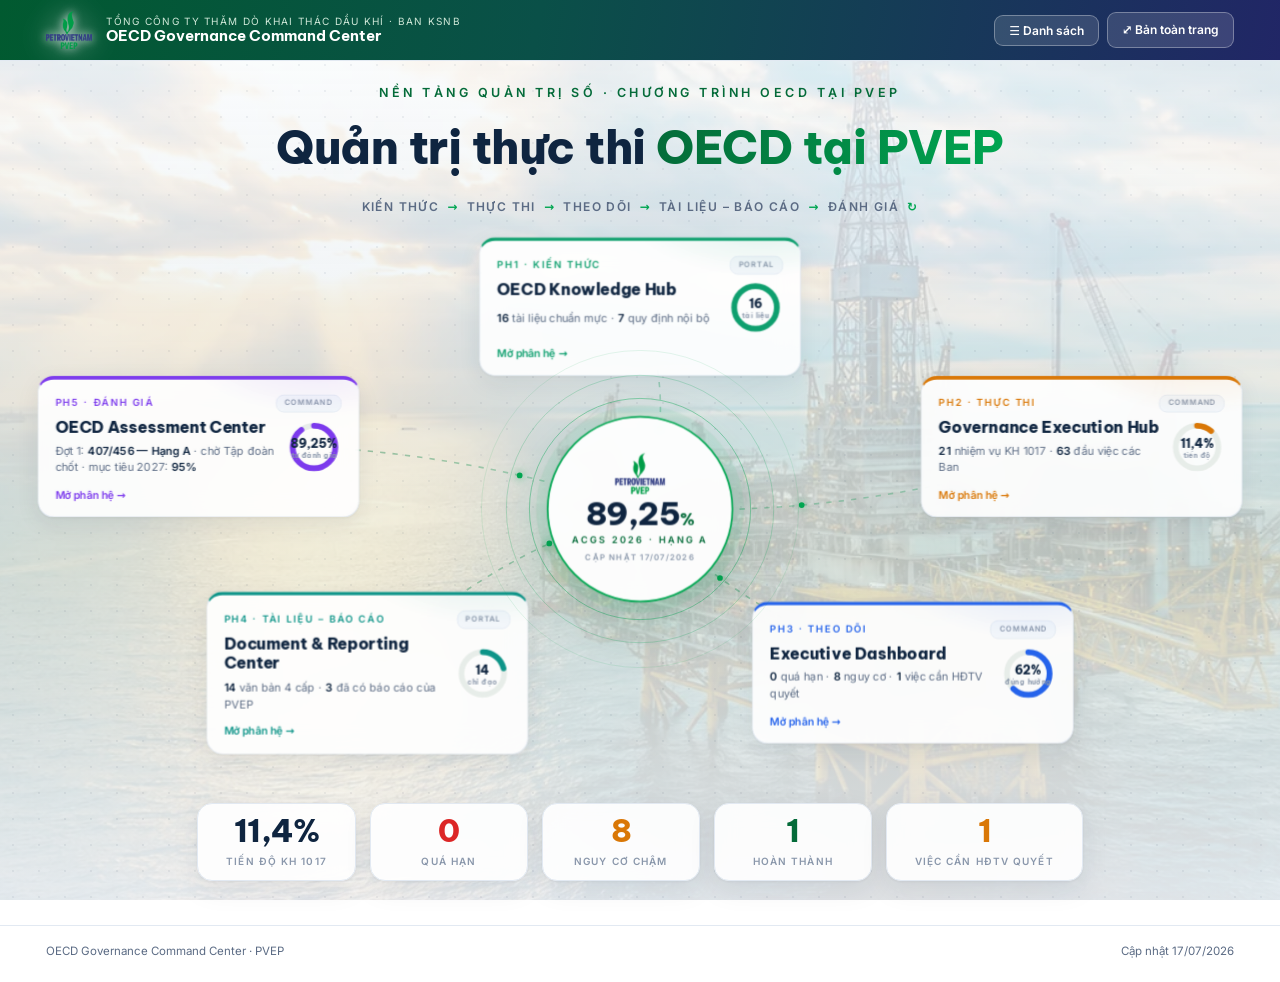
==== index.html @ 3cba52c6 "Update index.html" ====
<!DOCTYPE html>
<html lang="vi">
<head>
<meta charset="UTF-8">
<meta name="viewport" content="width=device-width, initial-scale=1, viewport-fit=cover">
<title>OECD Governance Command Center · PVEP</title>
<meta name="theme-color" content="#046B39">
<link rel="icon" href="assets/pvep-logo.png">
<link rel="stylesheet" href="command.css">
<style>
/* ================= HUB — CINEMATIC EXECUTIVE LIGHT ================= */
.ksnb-badge{display:none !important}          /* hub: không ghi badge */
/* nền motion ảnh 3 giai đoạn (như Bản toàn trang) + màn sáng */
.cinema{position:fixed;inset:0;z-index:0;overflow:hidden;pointer-events:none}
.cinema img{position:absolute;inset:0;width:100%;height:100%;object-fit:cover;opacity:0;transition:opacity 1.6s ease;transform:scale(1.04)}
.cinema img.on{opacity:1}
@media (prefers-reduced-motion: no-preference){
  .cinema img.on{animation:kburns 11s ease-out forwards}
  @keyframes kburns{from{transform:scale(1.04)}to{transform:scale(1.13)}}
}
.veil{position:absolute;inset:0;background:linear-gradient(180deg,rgba(251,253,255,.90) 0%,rgba(240,246,251,.82) 30%,rgba(236,246,240,.78) 62%,rgba(247,250,253,.9) 100%)}
.dotveil{position:absolute;inset:0;background-image:radial-gradient(rgba(15,37,64,.06) 1.1px, transparent 1.1px);background-size:26px 26px}
body::before{display:none}                     /* dùng cinema thay glow mặc định */

.hubwrap{position:relative;z-index:1;min-height:calc(100svh - 62px);display:flex;flex-direction:column}
.hubhead{text-align:center;padding:20px 20px 2px}
.hubhead .eyebrow{font-size:12.5px;font-weight:800;letter-spacing:3.5px;text-transform:uppercase;color:var(--pvep-deep)}
.hubhead h1{font-family:var(--ff-head);font-size:clamp(30px,3.6vw,50px);font-weight:800;color:var(--ink);margin-top:8px;letter-spacing:-.5px}
.hubhead h1 em{font-style:normal;background:linear-gradient(100deg,#046B39,#00A651);-webkit-background-clip:text;background-clip:text;color:transparent}
.loopline{display:flex;justify-content:center;gap:8px;align-items:center;margin-top:12px;font-size:12px;font-weight:800;letter-spacing:1.4px;text-transform:uppercase;color:var(--muted);flex-wrap:wrap}
.loopline i{font-style:normal;color:var(--pvep)}

/* ---------- sân khấu chòm sao ---------- */
.stage{position:relative;flex:1;min-height:470px;overflow:hidden}
/* canvas thiết kế cố định, scale vừa stage — node không bao giờ đè tiêu đề/lõi */
.stagefit{position:absolute;left:50%;top:50%;width:1440px;height:660px;transform:translate(-50%,-50%) scale(var(--k,1))}
.stagefit svg.links{position:absolute;inset:0;width:100%;height:100%;pointer-events:none}
.stage svg.links path.link{fill:none;stroke:url(#lg);stroke-width:1.8;stroke-dasharray:6 8;animation:dashmove 10s linear infinite;opacity:.75}
@keyframes dashmove{to{stroke-dashoffset:-140}}
.stage svg.links circle.spark{fill:#00A651;filter:drop-shadow(0 0 5px rgba(0,166,81,.8))}
@media (prefers-reduced-motion: reduce){.stage svg.links path.link{animation:none}.stage svg.links circle.spark{display:none}}
/* lõi trung tâm */
.core{position:absolute;left:50%;top:50%;transform:translate(-50%,-50%);width:250px;height:250px;display:flex;align-items:center;justify-content:center;text-align:center;z-index:3}
.core .ring{position:absolute;inset:0;border-radius:50%;border:1.5px solid rgba(0,166,81,.45);animation:corepulse 4.5s ease-in-out infinite}
.core .ring.r2{inset:-26px;border-color:rgba(0,166,81,.25);animation-delay:1.4s}
.core .ring.r3{inset:-54px;border-color:rgba(0,166,81,.12);animation-delay:2.8s}
@keyframes corepulse{0%,100%{transform:scale(1);opacity:.9}50%{transform:scale(1.05);opacity:.45}}
@media (prefers-reduced-motion: reduce){.core .ring{animation:none}}
.core .inner{width:210px;height:210px;border-radius:50%;background:rgba(255,255,255,.94);backdrop-filter:blur(10px);border:2.5px solid var(--pvep);box-shadow:0 0 0 12px rgba(0,166,81,.07),0 24px 60px rgba(4,107,57,.22);display:flex;flex-direction:column;align-items:center;justify-content:center;gap:4px;padding:20px}
.core img{height:46px}
.core .cv{font-family:var(--ff-head);font-size:36px;font-weight:800;color:var(--ink);line-height:1;letter-spacing:-1px}
.core .cv small{font-size:19px;color:var(--pvep-deep)}
.core .cl{font-size:10.5px;font-weight:800;letter-spacing:2.2px;text-transform:uppercase;color:var(--pvep-deep)}
.core .cl.sub{color:var(--faint);letter-spacing:1.2px;font-size:9px}
/* node phân hệ */
.node{position:absolute;width:362px;transform:translate(-50%,-50%);z-index:2;text-decoration:none;display:block}
.node .box{background:rgba(255,255,255,.9);backdrop-filter:blur(14px);border:1px solid var(--line);border-top:4px solid var(--ac);border-radius:18px;padding:17px 19px 15px;box-shadow:var(--shadow-card);transition:transform .2s,box-shadow .2s,border-color .2s;position:relative;overflow:hidden;display:grid;grid-template-columns:1fr 62px;gap:6px 12px}
.node .box::after{content:"";position:absolute;inset:0;background:radial-gradient(220px 110px at 88% -25%,color-mix(in srgb,var(--ac) 14%,transparent),transparent 70%);pointer-events:none}
a.node:hover .box{transform:translateY(-6px) scale(1.015);border-color:var(--ac);box-shadow:var(--shadow-hover)}
a.node:hover{text-decoration:none}
.node .ph{grid-column:1/3;font-size:11px;font-weight:800;letter-spacing:1.8px;color:var(--ac);text-transform:uppercase;display:flex;align-items:center;gap:8px}
.node .ph .tier{margin-left:auto;font-size:8.5px;letter-spacing:1px;padding:2.5px 9px;border-radius:9px;background:#F2F6FA;border:1px solid var(--line);color:var(--faint)}
.node .nm{grid-column:1;font-family:var(--ff-head);font-size:17.5px;font-weight:800;color:var(--ink);line-height:1.28}
.node .ndonut{grid-column:2;grid-row:2/4;align-self:center;justify-self:end}
.node .ndonut svg{width:62px;height:62px;display:block}
.node .ndonut .nb{fill:none;stroke:#E7EDE9;stroke-width:6.5}
.node .ndonut .nv{fill:none;stroke:var(--ac);stroke-width:6.5;stroke-linecap:round;transform:rotate(-90deg);transform-origin:50% 50%}
.node .ndonut text{font-family:var(--ff-head);font-size:14px;font-weight:800;fill:var(--ink)}
.node .ndonut .u{font-size:7.5px;fill:var(--faint);font-weight:700;letter-spacing:.5px}
.node .kv{grid-column:1;font-size:12.5px;color:var(--muted);line-height:1.5}
.node .kv b{color:var(--ink)}
.node .go{grid-column:1/3;margin-top:5px;font-size:12px;font-weight:800;color:var(--ac)}
.node .go::after{content:" →"}
.node .go.off{color:var(--faint);font-weight:700}
/* money row */
.moneyrow{position:relative;z-index:2;display:flex;justify-content:center;gap:14px;flex-wrap:wrap;padding:4px 20px 18px}
.mr{background:rgba(255,255,255,.9);backdrop-filter:blur(10px);border:1px solid var(--line);border-radius:15px;padding:11px 28px;text-align:center;min-width:158px;box-shadow:var(--shadow-card)}
.mr .v{font-family:var(--ff-head);font-size:31px;font-weight:800;color:var(--ink);line-height:1.05;letter-spacing:-.5px}
.mr .v.red{color:var(--red)}.mr .v.amber{color:var(--amber)}.mr .v.gold{color:var(--amber)}.mr .v.ok{color:var(--pvep-deep)}
.mr .l{font-size:10px;font-weight:800;letter-spacing:1.1px;text-transform:uppercase;color:var(--faint);margin-top:5px}
/* ---------- vòng dọc: mobile + chế độ Danh sách ---------- */
.menulist{position:relative;z-index:2;max-width:520px;margin:0 auto;padding:0 20px 26px;width:100%}
.menulist h2{font-size:12px;font-weight:800;letter-spacing:2px;text-transform:uppercase;color:var(--faint);text-align:center;margin-bottom:14px}
/* lõi điểm ACGS dạng thẻ ngang */
.mcore{display:flex;align-items:center;gap:14px;background:rgba(255,255,255,.94);backdrop-filter:blur(10px);border:2px solid var(--pvep);border-radius:18px;padding:14px 18px;box-shadow:0 0 0 7px rgba(0,166,81,.07),var(--shadow-card)}
.mcore img{height:44px;flex:none}
.mcore .mv{font-family:var(--ff-head);font-size:34px;font-weight:800;color:var(--ink);line-height:1;letter-spacing:-1px}
.mcore .mv small{font-size:16px;color:var(--pvep-deep)}
.mcore .ml{font-size:10px;font-weight:800;letter-spacing:1.8px;text-transform:uppercase;color:var(--pvep-deep);margin-top:4px}
.mcore .mu{font-size:9px;font-weight:700;letter-spacing:1px;text-transform:uppercase;color:var(--faint);margin-top:2px}
/* node ở dạng xếp dọc — dùng lại đúng thẻ của chòm sao */
.node.mob{position:static;transform:none;width:100%;margin:0 auto}
a.node.mob:hover .box{transform:none}
/* nối giữa các thẻ */
.conn{height:26px;position:relative}
.conn::before{content:"";position:absolute;left:50%;top:0;bottom:0;width:2px;transform:translateX(-50%);background:linear-gradient(180deg,rgba(0,166,81,.55),rgba(0,166,81,.18))}
.conn::after{content:"▾";position:absolute;left:50%;bottom:-4px;transform:translateX(-50%);color:var(--pvep);font-size:11px;line-height:1}
.conn.loop::before{background:repeating-linear-gradient(180deg,rgba(0,166,81,.45) 0 4px,transparent 4px 8px)}
.conn.loop::after{content:"↻ khép vòng về Kiến thức";position:static;display:block;text-align:center;padding-top:26px;font-size:10px;font-weight:800;letter-spacing:1.4px;text-transform:uppercase;color:var(--pvep-deep);transform:none}
.conn.loop{height:auto}
@media(max-width:980px){
  .stage{display:none}
  .moneyrow{padding-top:16px}
  #togglelist{display:none}          /* dưới 980px không có chòm sao để chuyển */
  .hubhead h1{font-size:clamp(24px,7vw,34px)}
  .loopline{font-size:10.5px;gap:5px}
  .mr{padding:10px 18px;min-width:calc(50% - 7px);flex:1}
  .mr .v{font-size:26px}
}
@media(min-width:981px){ .menulist{display:none} body.showlist .menulist{display:block} body.showlist .stage{display:none} }
@media print{
  .stage,.cinema,.moneyrow{display:none !important}
  .menulist{display:block !important;max-width:none}
  .conn{height:14px}
  .node.mob{break-inside:avoid}
}
</style>
</head>
<body data-page="hub">

<div class="cbar">
  <a class="logolink" href="index.html"><img class="logo" src="assets/pvep-logo.png" alt="PVEP"></a>
  <div class="who"><small>Tổng công ty Thăm dò Khai thác Dầu khí · Ban KSNB</small><b>OECD Governance Command Center</b></div>
  <div class="sp">
    <button class="cbtn noprint" id="togglelist" title="Chuyển giữa chòm sao và danh sách">☰ Danh sách</button>
    <a class="cbtn" href="portal.html" title="Bản toàn trang (đọc liền mạch / in A4)">⤢ Bản toàn trang</a>
  </div>
</div>

<!-- nền cinematic 3 giai đoạn -->
<div class="cinema" aria-hidden="true">
  <img class="on" src="assets/hero-oil.webp" alt="">
  <img src="assets/hero-wind.webp" alt="">
  <img src="assets/hero-subsea.webp" alt="">
  <div class="veil"></div>
  <div class="dotveil"></div>
</div>

<div class="hubwrap">
  <div class="hubhead">
    <span class="eyebrow">Nền tảng quản trị số · Chương trình OECD tại PVEP</span>
    <h1>Quản trị thực thi <em>OECD tại PVEP</em></h1>
    <div class="loopline"><b>Kiến thức</b> <i>→</i> <b>Thực thi</b> <i>→</i> <b>Theo dõi</b> <i>→</i> <b>Tài liệu – Báo cáo</b> <i>→</i> <b>Đánh giá</b> <i>↻</i></div>
  </div>

  <div class="stage" id="stage">
    <div class="stagefit" id="stagefit">
      <svg class="links" id="linksvg">
        <defs>
          <linearGradient id="lg" x1="0" y1="0" x2="1" y2="1">
            <stop offset="0" stop-color="#046B39" stop-opacity=".55"/>
            <stop offset="1" stop-color="#00A651" stop-opacity=".3"/>
          </linearGradient>
        </defs>
      </svg>
      <div class="core" aria-hidden="true">
        <span class="ring"></span><span class="ring r2"></span><span class="ring r3"></span>
        <div class="inner">
          <img src="assets/pvep-logo.png" alt="">
          <div class="cv" id="core-score">—<small>%</small></div>
          <div class="cl">ACGS 2026 · Hạng A</div>
          <div class="cl sub" id="core-updated"></div>
        </div>
      </div>
    </div>
  </div>

  <div class="moneyrow" id="moneyrow"></div>

  <div class="menulist" id="menulist">
    <h2>Danh mục phân hệ</h2>
  </div>
</div>

<script src="data.js"></script>
<script src="shell.js"></script>
<script>
"use strict";
const D = window.OECD;
const st = D.stats();
const live = D.scoreLive();
const vn = n => String(n).replace(".", ",");

/* ------- 5 phân hệ — KPI + mini-donut tính từ data.js ------- */
const onTrack = Math.round((st.green + st.done) / st.total * 100);
const bcPct = Math.round(D.DIRECTIVES.filter(d=>d.reportedBy).length / D.DIRECTIVES.length * 100);
const NODES = [
 {ph:"PH1", nm:"OECD Knowledge Hub", tier:"PORTAL", ac:"#0E9F6E", href:"ph1-knowledge.html", verb:"Kiến thức",
  ring:{pct:100, txt:String(D.DOCS.original.length + D.DOCS.training.length), unit:"tài liệu"},
  kv:`<b>${D.DOCS.original.length + D.DOCS.training.length}</b> tài liệu chuẩn mực · <b>${D.DOCS.vbqlnb.length}</b> quy định nội bộ`},
 {ph:"PH2", nm:"Governance Execution Hub", tier:"COMMAND", ac:"#D97706", href:"https://anhcn-cmd.github.io/Dashboard-1017/", verb:"Thực thi",
  ring:{pct:st.avg, txt:vn(st.avg)+"%", unit:"tiến độ"},
  kv:`<b>${st.total}</b> nhiệm vụ KH 1017 · <b>63</b> đầu việc các Ban`},
 {ph:"PH3", nm:"Executive Dashboard", tier:"COMMAND", ac:"#2563EB", href:"https://anhcn-cmd.github.io/Dashboard-OECD/", verb:"Theo dõi",
  ring:{pct:onTrack, txt:onTrack+"%", unit:"đúng hướng"},
  kv:`<b>${st.red}</b> quá hạn · <b>${st.amber}</b> nguy cơ · <b>${st.decide}</b> việc cần HĐTV quyết`},
 {ph:"PH4", nm:"Document & Reporting Center", tier:"PORTAL", ac:"#0D9488", href:"ph4-evidence.html", verb:"Tài liệu – Báo cáo",
  ring:{pct:bcPct, txt:String(D.DIRECTIVES.length), unit:"chỉ đạo"},
  kv:`<b>${D.DIRECTIVES.length}</b> văn bản 4 cấp · <b>${D.DIRECTIVES.filter(d=>d.reportedBy).length}</b> đã có báo cáo của PVEP`},
 {ph:"PH5", nm:"OECD Assessment Center", tier:"COMMAND", ac:"#7C3AED", href:"ph5-assessment.html", verb:"Đánh giá",
  ring:{pct:D.ROUNDS[0].self.pct, txt:vn(D.ROUNDS[0].self.pct)+"%", unit:"tự đánh giá"},
  kv:`Đợt 1: <b>${D.ROUNDS[0].self.pts} — Hạng ${D.ROUNDS[0].self.rank}</b> · chờ Tập đoàn chốt · mục tiêu 2027: <b>95%</b>`},
];

document.getElementById("core-score").innerHTML = vn(D.SCORES.find(s=>s.real).v) + "<small>%</small>";
document.getElementById("core-updated").textContent = "Cập nhật " + D.META.updated;

/* ------- mini donut SVG cho node ------- */
const NR = 24, NL = 2*Math.PI*NR;
function nodeDonut(r, ac){
  return `<svg viewBox="0 0 62 62">
    <circle class="nb" cx="31" cy="31" r="${NR}"/>
    <circle class="nv" cx="31" cy="31" r="${NR}" style="stroke-dasharray:${NL};stroke-dashoffset:${NL*(1-Math.min(100,r.pct)/100)}"/>
    <text x="31" y="32" text-anchor="middle">${r.txt}</text>
    <text class="u" x="31" y="43" text-anchor="middle">${r.unit}</text></svg>`;
}

/* ------- dựng node + liên kết cong + tia chạy (canvas thiết kế cố định) ------- */
const stage = document.getElementById("stage");
const fit = document.getElementById("stagefit");
const svg = document.getElementById("linksvg");
const DW = 1440, NW = 362, CORE = 250;
let DH = 660;
/* 1 thẻ node dùng cho cả chòm sao (desktop) lẫn vòng dọc (mobile/danh sách) */
function makeNode(n, cls){
  const el = document.createElement(n.href ? "a" : "div");
  el.className = "node" + (cls ? " " + cls : "");
  if(n.href) el.href = n.href;
  el.style.setProperty("--ac", n.ac);
  el.innerHTML = `<div class="box">
    <span class="ph">${n.ph} · ${n.verb}<span class="tier">${n.tier}</span></span>
    <div class="nm">${n.nm}</div>
    <div class="ndonut">${nodeDonut(n.ring, n.ac)}</div>
    <div class="kv">${n.kv}</div>
    <span class="go ${n.href?'':'off'}">${n.href ? "Mở phân hệ" : "Sẽ kết nối hệ thống riêng"}</span></div>`;
  return el;
}
const els = NODES.map(n=>{ const el = makeNode(n); fit.appendChild(el); return el; });
let placedH = 0;                       /* chiều cao thẻ tại lần xếp gần nhất */
function place(){
  /* đo chiều cao node thật (chữ xuống dòng tùy nội dung + font đã tải) */
  const maxH = Math.max(...els.map(e=>e.offsetHeight));
  if(!maxH) return;                    /* stage đang ẩn (mobile) — xếp lại khi hiện lại */
  placedH = maxH;
  const reduced = matchMedia("(prefers-reduced-motion: reduce)").matches;
  const halfH = maxH/2;
  /* bán kính ellipse: node trên/dưới không chạm lõi, không tràn canvas */
  const ry = CORE/2 + halfH + 12;
  DH = Math.ceil(2*(ry + halfH) + 16);
  const cx = DW/2, cy = DH/2, rx = DW/2 - NW/2 - 16;
  fit.style.height = DH+"px";
  svg.setAttribute("viewBox", `0 0 ${DW} ${DH}`);
  svg.querySelectorAll("path,circle").forEach(e=>e.remove());
  els.forEach((el,i)=>{
    const ang = (-90 + i*72) * Math.PI/180;
    const x = cx + rx*Math.cos(ang), y = cy + ry*Math.sin(ang);
    el.style.left = x+"px"; el.style.top = y+"px";
    /* liên kết cong: quadratic qua điểm lệch vuông góc */
    const mx = (cx+x)/2, my = (cy+y)/2;
    const dx = x-cx, dy = y-cy, len = Math.hypot(dx,dy)||1;
    const qx = mx - dy/len*46, qy = my + dx/len*46;
    const p = document.createElementNS("http://www.w3.org/2000/svg","path");
    p.setAttribute("class","link");
    p.setAttribute("d",`M ${cx} ${cy} Q ${qx} ${qy} ${x} ${y}`);
    p.style.animationDelay = (i*0.7)+"s";
    svg.appendChild(p);
    if(!reduced){
      const dot = document.createElementNS("http://www.w3.org/2000/svg","circle");
      dot.setAttribute("class","spark"); dot.setAttribute("r","3.2");
      const mo = document.createElementNS("http://www.w3.org/2000/svg","animateMotion");
      mo.setAttribute("dur", (5.5 + i*0.6) + "s");
      mo.setAttribute("repeatCount","indefinite");
      mo.setAttribute("path", `M ${cx} ${cy} Q ${qx} ${qy} ${x} ${y}`);
      dot.appendChild(mo); svg.appendChild(dot);
    }
  });
}
function fitScale(){
  if(!stage.clientWidth || !stage.clientHeight) return;   /* stage đang ẩn */
  const k = Math.min(1, stage.clientWidth/DW, stage.clientHeight/DH);
  fit.style.setProperty("--k", k>0 ? k.toFixed(4) : 1);
}
/* xếp lại khi thẻ đổi chiều cao thật: font vừa tải xong, hoặc stage vừa hiện lại
   sau khi bị ẩn ở mobile (<981px) — lúc ẩn mọi phép đo đều bằng 0 */
function refresh(){
  const maxH = Math.max(...els.map(e=>e.offsetHeight));
  if(maxH && maxH !== placedH) place();
  fitScale();
}
refresh();
if(document.fonts && document.fonts.ready) document.fonts.ready.then(refresh);
addEventListener("resize", refresh, {passive:true});
if(window.ResizeObserver) new ResizeObserver(refresh).observe(stage);

/* ------- money row ------- */
document.getElementById("moneyrow").innerHTML = `
  <div class="mr"><div class="v">${vn(st.avg)}%</div><div class="l">Tiến độ KH 1017</div></div>
  <div class="mr"><div class="v red">${st.red}</div><div class="l">Quá hạn</div></div>
  <div class="mr"><div class="v amber">${st.amber}</div><div class="l">Nguy cơ chậm</div></div>
  <div class="mr"><div class="v ok">${st.done}</div><div class="l">Hoàn thành</div></div>
  <div class="mr"><div class="v gold">${st.decide}</div><div class="l">Việc cần HĐTV quyết</div></div>`;

/* ------- vòng dọc (mobile + chế độ Danh sách): dùng lại đúng thẻ của chòm sao ------- */
(function(){
  const box = document.getElementById("menulist");
  box.innerHTML = `<h2>Quản trị thực thi OECD tại PVEP</h2>
    <div class="mcore">
      <img src="assets/pvep-logo.png" alt="">
      <div>
        <div class="mv">${vn(D.SCORES.find(s=>s.real).v)}<small>%</small></div>
        <div class="ml">ACGS 2026 · Hạng A</div>
        <div class="mu">Cập nhật ${D.META.updated}</div>
      </div>
    </div>`;
  NODES.forEach(n=>{
    box.insertAdjacentHTML("beforeend", `<div class="conn"></div>`);
    box.appendChild(makeNode(n, "mob"));
  });
  box.insertAdjacentHTML("beforeend", `<div class="conn loop"></div>`);
})();
document.getElementById("togglelist").addEventListener("click", ()=>{
  document.body.classList.toggle("showlist");
  document.getElementById("togglelist").textContent = document.body.classList.contains("showlist") ? "✦ Chòm sao" : "☰ Danh sách";
});

/* ------- slideshow nền (tôn trọng reduced-motion & tab ẩn) ------- */
(function(){
  const imgs = [...document.querySelectorAll(".cinema img")];
  if(matchMedia("(prefers-reduced-motion: reduce)").matches || imgs.length < 2) return;
  let cur = 0;
  setInterval(()=>{
    if(document.hidden) return;
    cur = (cur+1) % imgs.length;
    imgs.forEach((im,j)=>im.classList.toggle("on", j===cur));
  }, 5600);
})();
</script>
</body>
</html>
---- command.css ----
/* ============================================================
   OECD GOVERNANCE COMMAND CENTER — EXECUTIVE LIGHT
   1 ngôn ngữ thiết kế cho cả 7 trang. Nguồn dữ liệu: data.js.
   Lưu ý: các biến "d*" (--dink, --dmute, --panel…) là tên kế
   thừa từ bản tối — nay trỏ sang giá trị SÁNG để mọi trang
   tự chuyển tông. Không đổi tên biến.
   ============================================================ */
@import url("assets/fonts/fonts.css");   /* Be Vietnam Pro + Inter self-host (offline) */

:root{
  /* nền chuyển sắc — fixed để cuộn tạo cảm giác transition */
  --bg-page: linear-gradient(180deg,#FBFDFF 0%,#EEF4FB 28%,#E9F5EF 58%,#F2F7FC 100%);
  --bg-glow-1: radial-gradient(900px 420px at 12% -8%, rgba(0,166,81,.10), transparent 65%);
  --bg-glow-2: radial-gradient(800px 380px at 92% 4%,  rgba(37,99,235,.08), transparent 60%);

  --surface: rgba(255,255,255,.82);
  --surface-solid:#FFFFFF;
  --line:#E2E9F2; --line-strong:#CBD6E4;
  --ink:#0F2540; --muted:#5B6B84; --faint:#8A97AB;

  --pvep:#00A651; --pvep-deep:#046B39;
  --green:#046B39; --green2:#00A651; --mint:#0E9F6E;
  --navy:#23286b; --navy2:#2e3192;
  --amber:#D97706; --amber-d:#B45309; --gold:#D97706;
  --red:#DC2626; --ok:#059669;
  --ph1:#0E9F6E; --ph2:#D97706; --ph3:#2563EB; --ph4:#0D9488; --ph5:#7C3AED;

  /* —— biến kế thừa từ bản tối, nay = giá trị sáng —— */
  --bg0:#FBFDFF; --bg1:#EEF4FB;
  --panel:var(--surface); --panel2:#F4F8FC;
  --dline:var(--line); --dink:var(--ink); --dmute:var(--muted); --dfaint:var(--faint);
  --paper:#F2F6FA; --card:#FFFFFF;

  --ff:"Inter","Be Vietnam Pro",system-ui,"Segoe UI",sans-serif;
  --ff-head:"Be Vietnam Pro","Inter",system-ui,"Segoe UI",sans-serif;
  --shadow:var(--shadow-card);
  --shadow-card:0 8px 28px rgba(15,37,64,.08),0 1px 3px rgba(15,37,64,.06);
  --shadow-hover:0 18px 44px rgba(15,37,64,.14);
  --r:16px; --radius:16px;
}
*{box-sizing:border-box;margin:0;padding:0}
html{overflow-x:clip}
body{font-family:var(--ff);font-size:14px;line-height:1.6;background:var(--bg-page);background-attachment:fixed;color:var(--ink);overflow-x:clip;-webkit-font-smoothing:antialiased}
body::before{content:"";position:fixed;inset:0;z-index:0;pointer-events:none;background:var(--bg-glow-1),var(--bg-glow-2)}
body>*{position:relative;z-index:1}
/* glow theo phân hệ */
body.theme-ph1{--bg-glow-1:radial-gradient(900px 420px at 12% -8%, rgba(14,159,110,.11), transparent 65%)}
body.theme-ph2{--bg-glow-1:radial-gradient(900px 420px at 12% -8%, rgba(217,119,6,.10), transparent 65%)}
body.theme-ph3{--bg-glow-1:radial-gradient(900px 420px at 12% -8%, rgba(37,99,235,.10), transparent 65%)}
body.theme-ph4{--bg-glow-1:radial-gradient(900px 420px at 12% -8%, rgba(13,148,136,.11), transparent 65%)}
body.theme-ph5{--bg-glow-1:radial-gradient(900px 420px at 12% -8%, rgba(124,58,237,.09), transparent 65%)}
/* giữ tương thích: .dark không còn nền tối */
body.dark{background:var(--bg-page);background-attachment:fixed;color:var(--ink)}

h1,h2,h3,h4,.hd{font-family:var(--ff-head)}
a{color:var(--pvep-deep);text-decoration:none} a:hover{text-decoration:underline}
button{font-family:inherit}
.wrap{max-width:none;margin:0 auto;padding:0 46px}
@media(max-width:640px){.wrap{padding:0 16px}}
.tnum,.v,.pv,.cv{font-feature-settings:"tnum";font-variant-numeric:tabular-nums}

/* ---------- Header dùng chung: logo → breadcrumb → nút ---------- */
.cbar{display:flex;align-items:center;gap:14px;padding:11px 46px;border-bottom:1px solid var(--line);position:sticky;top:0;z-index:40;background:linear-gradient(100deg,#015a30 0%,#0a5048 42%,#212666 100%)}
.cbar a.logolink{display:flex;flex:none}
.cbar img.logo{height:38px;filter:drop-shadow(0 0 5px rgba(255,255,255,.9)) drop-shadow(0 0 14px rgba(255,255,255,.5))}
.cbar .who{line-height:1.25;color:#fff;min-width:0}
.cbar .who small{display:block;font-size:10px;letter-spacing:1.3px;text-transform:uppercase;color:#cfe8d8}
.cbar .who b{font-family:var(--ff-head);font-size:14.5px;font-weight:700}
.cbar .crumb{font-size:12px;color:#cfe8d8;white-space:nowrap}
.cbar .crumb a{color:#fff;font-weight:700}
.cbar .crumb b{color:#F5C64F}
.cbar .sp{margin-left:auto;display:flex;align-items:center;gap:8px;flex-wrap:wrap}
.cbtn{font-size:12px;font-weight:700;padding:7px 14px;border-radius:9px;border:1px solid rgba(255,255,255,.32);background:rgba(255,255,255,.13);color:#fff;cursor:pointer;white-space:nowrap;text-decoration:none;display:inline-flex;align-items:center;gap:5px}
.cbtn:hover{background:rgba(255,255,255,.24);text-decoration:none}
.cbtn.gold{background:#F5C64F;border-color:#F5C64F;color:#1d2440}
.cbtn.gold:hover{background:#ffd35e}
@media(max-width:760px){.cbar{padding:10px 16px}.cbar .who small,.cbar .crumb{display:none}}

/* ---------- Badge Ban KSNB (SVG shield-check) ---------- */
.ksnb-badge{display:inline-flex;align-items:center;gap:6px;background:rgba(0,166,81,.08);border:1px solid rgba(0,166,81,.35);border-radius:999px;padding:3px 12px 3px 8px;font-size:10.5px;font-weight:700;color:var(--pvep-deep);white-space:nowrap}
.ksnb-badge svg{width:13px;height:13px;flex:none}
.cbar .ksnb-badge{background:rgba(255,255,255,.14);border-color:rgba(255,255,255,.4);color:#eafff3}
.cbar .ksnb-badge svg circle{fill:#fff}
.cbar .ksnb-badge svg path{stroke:#046B39}

/* ---------- Footer chạy chung ---------- */
.cfoot{margin-top:26px;padding:16px 46px 22px;border-top:1px solid var(--line);display:flex;align-items:center;gap:10px;flex-wrap:wrap;font-size:11.5px;color:var(--muted)}
@media(max-width:640px){.cfoot{padding:14px 16px 18px}}

/* ---------- FAB: về Hub / lên đầu trang ---------- */
.fabnav{position:fixed;right:20px;bottom:20px;z-index:80;display:flex;flex-direction:column;gap:8px;opacity:0;pointer-events:none;transform:translateY(8px);transition:opacity .25s,transform .25s}
.fabnav.show{opacity:1;pointer-events:auto;transform:none}
.fabnav a,.fabnav button{width:46px;height:46px;border-radius:50%;border:1px solid var(--line-strong);background:var(--surface-solid);color:var(--pvep-deep);font-size:16px;display:flex;align-items:center;justify-content:center;cursor:pointer;box-shadow:var(--shadow-card);text-decoration:none;font-family:inherit}
.fabnav a:hover,.fabnav button:hover{box-shadow:var(--shadow-hover);border-color:var(--pvep)}

/* ---------- Nguồn + ngày ---------- */
.src{font-size:11px;color:var(--faint);letter-spacing:.2px}

/* ---------- Panel/card kính mờ ---------- */
.panel{background:var(--surface);backdrop-filter:blur(14px);-webkit-backdrop-filter:blur(14px);border:1px solid var(--line);border-radius:var(--radius);box-shadow:var(--shadow-card);padding:18px 20px;transition:box-shadow .2s,transform .2s}
.panel h3{font-size:11.5px;font-weight:800;letter-spacing:1.4px;text-transform:uppercase;color:var(--muted);margin-bottom:12px;display:flex;justify-content:space-between;gap:8px;align-items:baseline;flex-wrap:wrap}
.panel h3 .src{font-weight:600;text-transform:none;letter-spacing:.2px}
.lpanel{background:var(--surface);backdrop-filter:blur(14px);border:1px solid var(--line);border-radius:var(--radius);box-shadow:var(--shadow-card);padding:18px 20px;margin-bottom:16px}
.lpanel h3{font-size:11.5px;font-weight:800;letter-spacing:1.3px;text-transform:uppercase;color:var(--pvep-deep);margin-bottom:12px;display:flex;justify-content:space-between;gap:8px;flex-wrap:wrap;align-items:baseline}

/* ---------- Chip trạng thái ---------- */
.st{display:inline-block;font-size:10.5px;font-weight:800;padding:2.5px 10px;border-radius:12px;white-space:nowrap;letter-spacing:.3px}
.st.red{background:#FDECEA;color:#B91C1C;border:1px solid #F3C1BB}
.st.amber{background:#FEF3E2;color:#92400E;border:1px solid #F1D5A8}
.st.green{background:#E7F5EC;color:#046B39;border:1px solid #BFE4CC}
.st.done{background:#D7F0E2;color:#065F46;border:1px solid #A7DCBF}

/* ---------- Bảng ---------- */
.dtable{width:100%;border-collapse:collapse;font-size:12.5px}
.dtable th{text-align:left;font-size:10.5px;font-weight:800;letter-spacing:.8px;text-transform:uppercase;color:var(--muted);padding:9px 10px;border-bottom:2px solid var(--line-strong);white-space:nowrap}
.dtable td{padding:9px 10px;border-bottom:1px solid var(--line);vertical-align:top;line-height:1.5}
.dtable tr:hover td{background:rgba(15,37,64,.03)}

/* ---------- Thanh tiến độ mini ---------- */
.mtrack{height:8px;background:#E4ECE7;border-radius:5px;overflow:hidden;min-width:70px}
.mtrack i{display:block;height:100%;border-radius:5px;background:linear-gradient(90deg,var(--pvep-deep),var(--pvep))}

/* ---------- Modal chung ---------- */
#modal{position:fixed;inset:0;z-index:100;background:rgba(15,37,64,.45);backdrop-filter:blur(3px);display:flex;align-items:center;justify-content:center;padding:20px}
#modal[hidden]{display:none}
.mbox{background:#fff;color:var(--ink);border-radius:16px;box-shadow:0 24px 70px rgba(15,37,64,.3);max-width:680px;width:100%;max-height:88vh;overflow:auto;padding:28px 30px;position:relative;border-top:5px solid var(--pvep)}
.mx{position:absolute;top:13px;right:15px;border:none;background:#EEF3F1;color:var(--muted);width:31px;height:31px;border-radius:50%;font-size:16px;cursor:pointer}
.mcat{font-size:10.5px;font-weight:800;letter-spacing:1.4px;text-transform:uppercase;color:var(--pvep-deep)}
.mbox h3{font-size:19px;font-weight:800;color:var(--ink);margin:6px 0 3px;padding-right:26px;line-height:1.35}
.mmeta{font-size:12.5px;color:var(--muted);margin-bottom:14px}
.mkp{list-style:none}
.mkp li{position:relative;padding:6px 0 6px 20px;font-size:13.5px;line-height:1.6;border-bottom:1px dashed var(--line)}
.mkp li:last-child{border-bottom:none}
.mkp li::before{content:"";position:absolute;left:2px;top:13px;width:8px;height:8px;background:var(--pvep);border-radius:2px}
.mnote{font-size:12px;color:var(--faint);font-style:italic;margin-top:8px}
.mact{display:flex;gap:10px;margin-top:16px;flex-wrap:wrap}
.mact a{display:inline-flex;font-size:12.5px;font-weight:700;padding:8px 16px;border-radius:9px;background:var(--pvep-deep);color:#fff}
.mact a::after{content:"↗";margin-left:6px}
.mact a:hover{background:var(--pvep);text-decoration:none}

/* ---------- Drawer trượt phải (dùng chung PH4/PH5) ---------- */
.sdrawer{position:fixed;inset:0;z-index:95;background:rgba(15,37,64,.4);backdrop-filter:blur(2px);display:flex;justify-content:flex-end}
.sdrawer[hidden]{display:none}
.sdrawer .sbox{width:min(540px,100vw);height:100%;background:#fff;border-left:1px solid var(--line-strong);display:flex;flex-direction:column;box-shadow:-18px 0 50px rgba(15,37,64,.18);animation:slidein .28s ease-out}
@keyframes slidein{from{transform:translateX(40px);opacity:.4}to{transform:none;opacity:1}}
@media (prefers-reduced-motion: reduce){.sdrawer .sbox{animation:none}}
.sdrawer .shead{padding:16px 22px;border-bottom:1px solid var(--line);display:flex;align-items:flex-start;gap:10px}
.sdrawer .shead .tt{font-family:var(--ff-head);font-size:15px;font-weight:800;color:var(--ink);line-height:1.35;flex:1}
.sdrawer .shead .mx2{border:none;background:#EEF3F1;color:var(--muted);width:30px;height:30px;border-radius:50%;font-size:15px;cursor:pointer;flex:none}
.sdrawer .sbody{flex:1;overflow:auto;padding:16px 22px;font-size:13px;line-height:1.6}

/* ---------- fade-up khi vào khung nhìn ---------- */
.fx{opacity:0;transform:translateY(14px);transition:opacity .5s ease-out,transform .5s ease-out}
.fx.inview{opacity:1;transform:none}
@media (prefers-reduced-motion: reduce){.fx{opacity:1;transform:none;transition:none}}

/* ---------- In PDF A4 ---------- */
@media print{
  @page{size:A4 landscape;margin:9mm}
  body,body.dark{background:#fff !important;color:var(--ink) !important;font-size:10.5px}
  body::before{display:none}
  .cbar{position:static;background:#046B39 !important;-webkit-print-color-adjust:exact;print-color-adjust:exact}
  .noprint,#modal,.sdrawer,.fabnav{display:none !important}
  .panel,.lpanel{background:#fff;border:1px solid #ccd;box-shadow:none;break-inside:avoid;backdrop-filter:none}
  .st,.ksnb-badge{-webkit-print-color-adjust:exact;print-color-adjust:exact}
  .fx{opacity:1 !important;transform:none !important}
  a{color:var(--navy)}
}
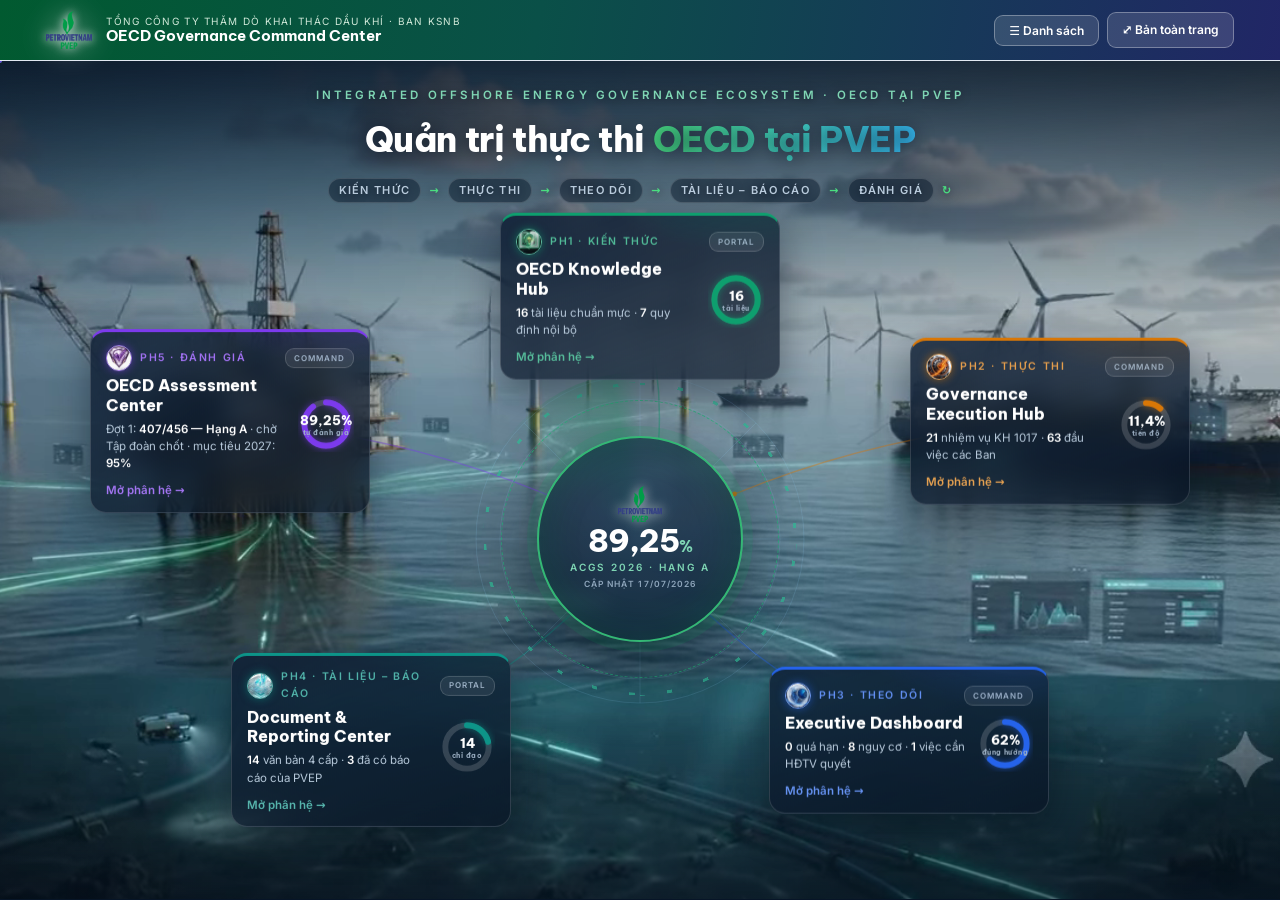
==== commit a633ce93: "Add files via upload" ====
--- a/index.html
+++ b/index.html
@@ -4,113 +4,198 @@
 <meta charset="UTF-8">
 <meta name="viewport" content="width=device-width, initial-scale=1, viewport-fit=cover">
 <title>OECD Governance Command Center · PVEP</title>
-<meta name="theme-color" content="#046B39">
+<meta name="theme-color" content="#071527">
 <link rel="icon" href="assets/pvep-logo.png">
 <link rel="stylesheet" href="command.css">
 <style>
-/* ================= HUB — CINEMATIC EXECUTIVE LIGHT ================= */
-.ksnb-badge{display:none !important}          /* hub: không ghi badge */
-/* nền motion ảnh 3 giai đoạn (như Bản toàn trang) + màn sáng */
-.cinema{position:fixed;inset:0;z-index:0;overflow:hidden;pointer-events:none}
-.cinema img{position:absolute;inset:0;width:100%;height:100%;object-fit:cover;opacity:0;transition:opacity 1.6s ease;transform:scale(1.04)}
-.cinema img.on{opacity:1}
+/* ================= HUB — INTEGRATED OFFSHORE ENERGY GOVERNANCE ECOSYSTEM =================
+   3 lớp: (1) video nền hệ sinh thái ngoài khơi  (2) lõi quản trị HUD  (3) 5 thẻ phân hệ HTML.
+   Toàn bộ style trang hub nằm trong file này — không đụng command.css dùng chung. */
+.ksnb-badge{display:none !important}
+.cfoot{display:none !important}
+body::before{display:none}
+body[data-page="hub"]{background:#071527;color:#EAF3FA}
+
+.hubwrap{position:relative;z-index:1;min-height:calc(100svh - 62px);display:flex;flex-direction:column}
+.hubhead{text-align:center;padding:22px 20px 0;position:relative;z-index:5;pointer-events:none}
+.hubhead .eyebrow{font-size:11.5px;font-weight:800;letter-spacing:3.2px;text-transform:uppercase;color:#7FD6B4;text-shadow:0 1px 10px rgba(0,0,0,.5)}
+.hubhead h1{font-family:var(--ff-head);font-size:clamp(24px,2.7vw,40px);font-weight:800;color:#fff;margin-top:7px;letter-spacing:-.4px;text-shadow:0 2px 18px rgba(2,12,26,.65)}
+.hubhead h1 em{font-style:normal;background:linear-gradient(100deg,#4ADE80,#38BDF8);-webkit-background-clip:text;background-clip:text;color:transparent}
+.loopline{display:flex;justify-content:center;gap:8px;align-items:center;margin-top:10px;font-size:11px;font-weight:800;letter-spacing:1.3px;text-transform:uppercase;color:#B9CBDC;flex-wrap:wrap;text-shadow:0 1px 8px rgba(2,12,26,.7)}
+.loopline b{background:rgba(6,20,38,.45);border:1px solid rgba(255,255,255,.14);padding:3px 10px;border-radius:20px;backdrop-filter:blur(6px)}
+.loopline i{font-style:normal;color:#4ADE80}
+
+/* ---------- LỚP 1: BACKGROUND MOTION — video hệ sinh thái ngoài khơi ---------- */
+.stage{position:absolute;inset:0;overflow:hidden;z-index:0}
+.vwrap{position:absolute;inset:0;overflow:hidden}
+.bgvid,.vposter{position:absolute;inset:0;width:100%;height:100%;object-fit:cover}
+/* scrim đảm bảo tương phản chữ — video sáng vùng trời */
+.scrim{position:absolute;left:0;right:0;pointer-events:none;z-index:1}
+.scrim.t{top:0;height:34%;background:linear-gradient(180deg,rgba(4,14,28,.78) 0%,rgba(4,14,28,.35) 55%,rgba(4,14,28,0) 100%)}
+.scrim.b{bottom:0;height:22%;background:linear-gradient(0deg,rgba(4,14,28,.6) 0%,rgba(4,14,28,0) 100%)}
+.scrim.v{inset:0;height:auto;background:radial-gradient(120% 90% at 50% 55%,transparent 55%,rgba(4,14,28,.42) 100%)}
+/* vầng sáng "bật đèn" tài sản ngoài khơi khi hover phân hệ */
+.spot{position:absolute;transform:translate(-50%,-50%);width:24%;aspect-ratio:1.4;border-radius:50%;
+  background:radial-gradient(closest-side,var(--ac) 0%,transparent 70%);
+  mix-blend-mode:screen;opacity:0;transition:opacity .4s ease;pointer-events:none;z-index:1}
+.spot.on{opacity:.5}
 @media (prefers-reduced-motion: no-preference){
-  .cinema img.on{animation:kburns 11s ease-out forwards}
-  @keyframes kburns{from{transform:scale(1.04)}to{transform:scale(1.13)}}
-}
-.veil{position:absolute;inset:0;background:linear-gradient(180deg,rgba(251,253,255,.90) 0%,rgba(240,246,251,.82) 30%,rgba(236,246,240,.78) 62%,rgba(247,250,253,.9) 100%)}
-.dotveil{position:absolute;inset:0;background-image:radial-gradient(rgba(15,37,64,.06) 1.1px, transparent 1.1px);background-size:26px 26px}
-body::before{display:none}                     /* dùng cinema thay glow mặc định */
-
-.hubwrap{position:relative;z-index:1;min-height:calc(100svh - 62px);display:flex;flex-direction:column}
-.hubhead{text-align:center;padding:20px 20px 2px}
-.hubhead .eyebrow{font-size:12.5px;font-weight:800;letter-spacing:3.5px;text-transform:uppercase;color:var(--pvep-deep)}
-.hubhead h1{font-family:var(--ff-head);font-size:clamp(30px,3.6vw,50px);font-weight:800;color:var(--ink);margin-top:8px;letter-spacing:-.5px}
-.hubhead h1 em{font-style:normal;background:linear-gradient(100deg,#046B39,#00A651);-webkit-background-clip:text;background-clip:text;color:transparent}
-.loopline{display:flex;justify-content:center;gap:8px;align-items:center;margin-top:12px;font-size:12px;font-weight:800;letter-spacing:1.4px;text-transform:uppercase;color:var(--muted);flex-wrap:wrap}
-.loopline i{font-style:normal;color:var(--pvep)}
-
-/* ---------- sân khấu chòm sao ---------- */
-.stage{position:relative;flex:1;min-height:470px;overflow:hidden}
-/* canvas thiết kế cố định, scale vừa stage — node không bao giờ đè tiêu đề/lõi */
-.stagefit{position:absolute;left:50%;top:50%;width:1440px;height:660px;transform:translate(-50%,-50%) scale(var(--k,1))}
-.stagefit svg.links{position:absolute;inset:0;width:100%;height:100%;pointer-events:none}
-.stage svg.links path.link{fill:none;stroke:url(#lg);stroke-width:1.8;stroke-dasharray:6 8;animation:dashmove 10s linear infinite;opacity:.75}
-@keyframes dashmove{to{stroke-dashoffset:-140}}
-.stage svg.links circle.spark{fill:#00A651;filter:drop-shadow(0 0 5px rgba(0,166,81,.8))}
-@media (prefers-reduced-motion: reduce){.stage svg.links path.link{animation:none}.stage svg.links circle.spark{display:none}}
-/* lõi trung tâm */
-.core{position:absolute;left:50%;top:50%;transform:translate(-50%,-50%);width:250px;height:250px;display:flex;align-items:center;justify-content:center;text-align:center;z-index:3}
-.core .ring{position:absolute;inset:0;border-radius:50%;border:1.5px solid rgba(0,166,81,.45);animation:corepulse 4.5s ease-in-out infinite}
-.core .ring.r2{inset:-26px;border-color:rgba(0,166,81,.25);animation-delay:1.4s}
-.core .ring.r3{inset:-54px;border-color:rgba(0,166,81,.12);animation-delay:2.8s}
-@keyframes corepulse{0%,100%{transform:scale(1);opacity:.9}50%{transform:scale(1.05);opacity:.45}}
-@media (prefers-reduced-motion: reduce){.core .ring{animation:none}}
-.core .inner{width:210px;height:210px;border-radius:50%;background:rgba(255,255,255,.94);backdrop-filter:blur(10px);border:2.5px solid var(--pvep);box-shadow:0 0 0 12px rgba(0,166,81,.07),0 24px 60px rgba(4,107,57,.22);display:flex;flex-direction:column;align-items:center;justify-content:center;gap:4px;padding:20px}
-.core img{height:46px}
-.core .cv{font-family:var(--ff-head);font-size:36px;font-weight:800;color:var(--ink);line-height:1;letter-spacing:-1px}
-.core .cv small{font-size:19px;color:var(--pvep-deep)}
-.core .cl{font-size:10.5px;font-weight:800;letter-spacing:2.2px;text-transform:uppercase;color:var(--pvep-deep)}
-.core .cl.sub{color:var(--faint);letter-spacing:1.2px;font-size:9px}
-/* node phân hệ */
-.node{position:absolute;width:362px;transform:translate(-50%,-50%);z-index:2;text-decoration:none;display:block}
-.node .box{background:rgba(255,255,255,.9);backdrop-filter:blur(14px);border:1px solid var(--line);border-top:4px solid var(--ac);border-radius:18px;padding:17px 19px 15px;box-shadow:var(--shadow-card);transition:transform .2s,box-shadow .2s,border-color .2s;position:relative;overflow:hidden;display:grid;grid-template-columns:1fr 62px;gap:6px 12px}
-.node .box::after{content:"";position:absolute;inset:0;background:radial-gradient(220px 110px at 88% -25%,color-mix(in srgb,var(--ac) 14%,transparent),transparent 70%);pointer-events:none}
-a.node:hover .box{transform:translateY(-6px) scale(1.015);border-color:var(--ac);box-shadow:var(--shadow-hover)}
+  .stage.intro .vwrap{opacity:0;animation:vfade 1.2s ease .05s forwards}
+  @keyframes vfade{to{opacity:1}}
+}
+
+/* ---------- LỚP 2: GOVERNANCE CORE — lõi HUD trung tâm ---------- */
+.core{position:absolute;left:50%;top:57%;transform:translate(-50%,-50%);width:250px;height:250px;z-index:3;--corec:#00A651;transition:--corec .3s}
+.core .radar{position:absolute;inset:-42px;width:calc(100% + 84px);height:calc(100% + 84px);opacity:.5}
+.core .radar circle,.core .radar line{stroke:rgba(148,210,255,.28);stroke-width:1;fill:none}
+.cring{position:absolute;border-radius:50%;pointer-events:none}
+.cring.cw{inset:-14px;border:1.5px dashed color-mix(in srgb,var(--corec) 75%, #9BE8FF);opacity:.8;transition:border-color .35s}
+.cring.ccw{inset:-32px;border:1px solid transparent;
+  background:repeating-conic-gradient(color-mix(in srgb,var(--corec) 60%, #7FD6FF) 0deg 2deg, transparent 2deg 14deg);
+  -webkit-mask:radial-gradient(farthest-side,transparent calc(100% - 3.5px),#000 calc(100% - 3px));
+  mask:radial-gradient(farthest-side,transparent calc(100% - 3.5px),#000 calc(100% - 3px));opacity:.75;transition:background .35s}
+.sweep{position:absolute;inset:-42px;border-radius:50%;pointer-events:none;opacity:.5;
+  background:conic-gradient(from 0deg,transparent 0deg,transparent 305deg,color-mix(in srgb,var(--corec) 45%, transparent) 350deg,transparent 360deg)}
+.orb{position:absolute;left:50%;top:50%;width:5px;height:5px;margin:-2.5px;border-radius:50%;background:#9BE8FF;box-shadow:0 0 8px #9BE8FF;pointer-events:none}
+@media (prefers-reduced-motion: no-preference){
+  .cring.cw{animation:spin 44s linear infinite}
+  .cring.ccw{animation:spinr 60s linear infinite}
+  .sweep{animation:spin 9s linear infinite}
+  .core.fast .cring.cw{animation-duration:6s}
+  .core.fast .cring.ccw{animation-duration:8s}
+  .core.fast .sweep{animation-duration:2.2s}
+  .orb.o1{animation:orbit 14s linear infinite}
+  .orb.o2{animation:orbit 20s linear infinite reverse;width:4px;height:4px}
+  .orb.o3{animation:orbit 26s linear infinite;animation-delay:-9s;width:3.5px;height:3.5px}
+  @keyframes spin{to{transform:rotate(360deg)}}
+  @keyframes spinr{to{transform:rotate(-360deg)}}
+  @keyframes orbit{from{transform:rotate(0) translateX(148px)}to{transform:rotate(360deg) translateX(148px)}}
+}
+.core .inner{position:absolute;inset:22px;border-radius:50%;display:flex;flex-direction:column;align-items:center;justify-content:center;gap:3px;text-align:center;padding:16px;
+  background:radial-gradient(120% 120% at 50% 30%,rgba(16,42,70,.66),rgba(5,16,32,.82));
+  backdrop-filter:blur(8px);
+  border:2px solid color-mix(in srgb,var(--corec) 80%, #fff);
+  box-shadow:0 0 0 10px color-mix(in srgb,var(--corec) 12%, transparent),0 24px 70px rgba(2,10,22,.6),inset 0 0 40px color-mix(in srgb,var(--corec) 16%, transparent);
+  transition:border-color .35s,box-shadow .35s}
+.core img{height:36px;filter:drop-shadow(0 0 6px rgba(255,255,255,.8))}
+.core .cv{font-family:var(--ff-head);font-size:31px;font-weight:800;color:#fff;line-height:1;letter-spacing:-1px}
+.core .cv small{font-size:16px;color:#7FD6B4}
+.core .cl{font-size:10px;font-weight:800;letter-spacing:2px;text-transform:uppercase;color:#7FD6B4}
+.core .cl.sub{color:#8FA6BC;letter-spacing:1.1px;font-size:8.5px}
+@media (prefers-reduced-motion: no-preference){
+  .stage.intro .core{opacity:0;animation:corein .8s cubic-bezier(.22,.61,.36,1) .55s forwards}
+  @keyframes corein{from{opacity:0;transform:translate(-50%,-50%) scale(.82)}to{opacity:1;transform:translate(-50%,-50%) scale(1)}}
+}
+
+/* đường kết nối SVG + hạt dữ liệu */
+#links{position:absolute;inset:0;width:100%;height:100%;z-index:2;pointer-events:none;overflow:visible}
+#links path{fill:none;stroke-width:1.5;opacity:.4;transition:opacity .3s,stroke-width .3s}
+#links path.hi{opacity:.95;stroke-width:2.5;filter:drop-shadow(0 0 6px var(--pc))}
+#links path.dim{opacity:.08}
+#links circle.lp{opacity:.9}
+#links.dimall path{opacity:.06}
+#links.dimall circle.lp{opacity:0}
+
+/* ---------- LỚP 3: INTERACTIVE MODULES — 5 thẻ phân hệ ---------- */
+.node{position:absolute;width:280px;transform:translate(-50%,-50%);z-index:4;text-decoration:none;display:block;transition:opacity .3s}
+.node .fl{display:block}
+@media (prefers-reduced-motion: no-preference){
+  .stage .node .fl{animation:floaty var(--fdur,6s) ease-in-out var(--fd,0s) infinite alternate;will-change:transform}
+  @keyframes floaty{from{transform:translateY(-2px)}to{transform:translateY(3px)}}
+}
+.node .box{background:linear-gradient(160deg,rgba(14,30,52,.82),rgba(7,19,36,.68));backdrop-filter:blur(12px);
+  border:1px solid rgba(255,255,255,.14);border-top:3px solid var(--ac);border-radius:16px;padding:13px 15px 12px;
+  box-shadow:0 14px 40px rgba(2,10,22,.45);transition:transform .22s,box-shadow .22s,border-color .22s;
+  position:relative;overflow:hidden;display:grid;grid-template-columns:1fr 56px;gap:5px 12px;color:#EAF3FA}
+.node .box::after{content:"";position:absolute;inset:0;background:radial-gradient(220px 110px at 88% -25%,color-mix(in srgb,var(--ac) 22%,transparent),transparent 70%);pointer-events:none}
+.node .ph{grid-column:1/3;font-size:10.5px;font-weight:800;letter-spacing:1.6px;color:color-mix(in srgb,var(--ac) 72%, #fff);text-transform:uppercase;display:flex;align-items:center;gap:8px}
+.node .ph .nicon{width:26px;height:26px;border-radius:50%;object-fit:cover;border:1.5px solid color-mix(in srgb,var(--ac) 65%, #fff);box-shadow:0 0 8px color-mix(in srgb,var(--ac) 55%, transparent);flex:none}
+.node .ph .tier{margin-left:auto;font-size:8px;letter-spacing:1px;padding:2.5px 8px;border-radius:9px;background:rgba(255,255,255,.08);border:1px solid rgba(255,255,255,.16);color:#9FB2C6}
+.node .nm{grid-column:1;font-family:var(--ff-head);font-size:15.5px;font-weight:800;color:#fff;line-height:1.28}
+.node .ndonut{grid-column:2;grid-row:2/4;align-self:center;justify-self:end}
+.node .ndonut svg{width:56px;height:56px;display:block}
+.node .ndonut .nb{fill:none;stroke:rgba(255,255,255,.16);stroke-width:6.5}
+.node .ndonut .nv{fill:none;stroke:var(--ac);stroke-width:6.5;stroke-linecap:round;transform:rotate(-90deg);transform-origin:50% 50%;filter:drop-shadow(0 0 4px color-mix(in srgb,var(--ac) 60%, transparent))}
+.node .ndonut text{font-family:var(--ff-head);font-size:14px;font-weight:800;fill:#fff}
+.node .ndonut .u{font-size:7.5px;fill:#9FB2C6;font-weight:700;letter-spacing:.5px}
+.node .kv{grid-column:1;font-size:11.5px;color:#B9CBDC;line-height:1.5}
+.node .kv b{color:#fff}
+.node .go{grid-column:1/3;margin-top:4px;font-size:11.5px;font-weight:800;color:color-mix(in srgb,var(--ac) 70%, #fff)}
+.node .go::after{content:" →"}
+.node .go.off{color:#8FA6BC;font-weight:700}
+a.node{cursor:pointer}
 a.node:hover{text-decoration:none}
-.node .ph{grid-column:1/3;font-size:11px;font-weight:800;letter-spacing:1.8px;color:var(--ac);text-transform:uppercase;display:flex;align-items:center;gap:8px}
-.node .ph .tier{margin-left:auto;font-size:8.5px;letter-spacing:1px;padding:2.5px 9px;border-radius:9px;background:#F2F6FA;border:1px solid var(--line);color:var(--faint)}
-.node .nm{grid-column:1;font-family:var(--ff-head);font-size:17.5px;font-weight:800;color:var(--ink);line-height:1.28}
-.node .ndonut{grid-column:2;grid-row:2/4;align-self:center;justify-self:end}
-.node .ndonut svg{width:62px;height:62px;display:block}
-.node .ndonut .nb{fill:none;stroke:#E7EDE9;stroke-width:6.5}
-.node .ndonut .nv{fill:none;stroke:var(--ac);stroke-width:6.5;stroke-linecap:round;transform:rotate(-90deg);transform-origin:50% 50%}
-.node .ndonut text{font-family:var(--ff-head);font-size:14px;font-weight:800;fill:var(--ink)}
-.node .ndonut .u{font-size:7.5px;fill:var(--faint);font-weight:700;letter-spacing:.5px}
-.node .kv{grid-column:1;font-size:12.5px;color:var(--muted);line-height:1.5}
-.node .kv b{color:var(--ink)}
-.node .go{grid-column:1/3;margin-top:5px;font-size:12px;font-weight:800;color:var(--ac)}
-.node .go::after{content:" →"}
-.node .go.off{color:var(--faint);font-weight:700}
-/* money row */
-.moneyrow{position:relative;z-index:2;display:flex;justify-content:center;gap:14px;flex-wrap:wrap;padding:4px 20px 18px}
-.mr{background:rgba(255,255,255,.9);backdrop-filter:blur(10px);border:1px solid var(--line);border-radius:15px;padding:11px 28px;text-align:center;min-width:158px;box-shadow:var(--shadow-card)}
-.mr .v{font-family:var(--ff-head);font-size:31px;font-weight:800;color:var(--ink);line-height:1.05;letter-spacing:-.5px}
-.mr .v.red{color:var(--red)}.mr .v.amber{color:var(--amber)}.mr .v.gold{color:var(--amber)}.mr .v.ok{color:var(--pvep-deep)}
-.mr .l{font-size:10px;font-weight:800;letter-spacing:1.1px;text-transform:uppercase;color:var(--faint);margin-top:5px}
+/* hover: thẻ nổi, 4 thẻ còn lại mờ 75% */
+.stage .node.on .box,.stage a.node:hover .box,.stage a.node:focus-visible .box{transform:scale(1.04);border-color:color-mix(in srgb,var(--ac) 80%, #fff);box-shadow:0 20px 56px rgba(2,10,22,.6),0 0 24px color-mix(in srgb,var(--ac) 35%, transparent)}
+a.node:focus-visible{outline:none}
+.stage[data-focus] .node:not(.on){opacity:.75}
+.stage.zooming .node:not(.on){opacity:.22}
+.stage.zooming{pointer-events:none}
+@media (prefers-reduced-motion: no-preference){
+  .stage.intro .node{opacity:0;animation:nodein .7s cubic-bezier(.22,.61,.36,1) forwards;animation-delay:var(--d,.6s)}
+  @keyframes nodein{from{opacity:0;transform:translate(-50%,calc(-50% + 18px))}to{opacity:1;transform:translate(-50%,-50%)}}
+}
+
+/* ---------- TRANSITION OVERLAY (giai đoạn 3: zoom-through) ---------- */
+#zoomfx{position:fixed;inset:0;z-index:90;pointer-events:none;overflow:hidden}
+#zoomfx .zwash{position:absolute;inset:0;opacity:0;background:radial-gradient(140% 140% at 50% 46%,color-mix(in srgb,var(--zc) 62%, #0A1C33) 0%,#061222 80%)}
+#zoomfx .zring{position:absolute;left:50%;top:52%;width:34vmax;height:34vmax;border-radius:50%;border:2px solid color-mix(in srgb,var(--zc) 75%, #fff);opacity:0;transform:translate(-50%,-50%)}
+#zoomfx .zp{position:absolute;left:50%;top:52%;opacity:0}
+#zoomfx .zp-network{width:7px;height:7px;border-radius:50%;background:color-mix(in srgb,var(--zc) 70%, #fff);box-shadow:0 0 10px var(--zc)}
+#zoomfx .zp-milestones{width:10px;height:10px;transform:rotate(45deg);background:color-mix(in srgb,var(--zc) 72%, #fff);box-shadow:0 0 10px var(--zc)}
+#zoomfx .zp-radar{width:22px;height:22px;border-radius:50%;border:2px solid color-mix(in srgb,var(--zc) 78%, #fff);box-shadow:0 0 10px color-mix(in srgb,var(--zc) 50%, transparent)}
+#zoomfx .zp-layers{width:26px;height:17px;border-radius:3px;background:linear-gradient(180deg,color-mix(in srgb,var(--zc) 45%, #fff),color-mix(in srgb,var(--zc) 80%, #123));box-shadow:0 0 10px color-mix(in srgb,var(--zc) 50%, transparent)}
+#zoomfx .zp-checklist{width:15px;height:15px;border-radius:4px;border:2px solid color-mix(in srgb,var(--zc) 78%, #fff);color:color-mix(in srgb,var(--zc) 70%, #fff);font:800 10px/12px sans-serif;text-align:center}
+#zoomfx .zp-checklist::before{content:"✓"}
+
 /* ---------- vòng dọc: mobile + chế độ Danh sách ---------- */
-.menulist{position:relative;z-index:2;max-width:520px;margin:0 auto;padding:0 20px 26px;width:100%}
-.menulist h2{font-size:12px;font-weight:800;letter-spacing:2px;text-transform:uppercase;color:var(--faint);text-align:center;margin-bottom:14px}
-/* lõi điểm ACGS dạng thẻ ngang */
-.mcore{display:flex;align-items:center;gap:14px;background:rgba(255,255,255,.94);backdrop-filter:blur(10px);border:2px solid var(--pvep);border-radius:18px;padding:14px 18px;box-shadow:0 0 0 7px rgba(0,166,81,.07),var(--shadow-card)}
-.mcore img{height:44px;flex:none}
-.mcore .mv{font-family:var(--ff-head);font-size:34px;font-weight:800;color:var(--ink);line-height:1;letter-spacing:-1px}
-.mcore .mv small{font-size:16px;color:var(--pvep-deep)}
-.mcore .ml{font-size:10px;font-weight:800;letter-spacing:1.8px;text-transform:uppercase;color:var(--pvep-deep);margin-top:4px}
-.mcore .mu{font-size:9px;font-weight:700;letter-spacing:1px;text-transform:uppercase;color:var(--faint);margin-top:2px}
-/* node ở dạng xếp dọc — dùng lại đúng thẻ của chòm sao */
+.mobhero{display:none;position:relative;margin:14px 16px 0;border-radius:18px;overflow:hidden;border:1px solid rgba(255,255,255,.14)}
+.mobhero img{display:block;width:100%;aspect-ratio:16/8;object-fit:cover}
+.mobhero::after{content:"";position:absolute;inset:0;background:linear-gradient(180deg,rgba(4,14,28,.15),rgba(7,21,39,.55))}
+.menulist{position:relative;z-index:2;max-width:520px;margin:0 auto;padding:14px 20px 26px;width:100%}
+.menulist h2{font-size:12px;font-weight:800;letter-spacing:2px;text-transform:uppercase;color:#8FA6BC;text-align:center;margin-bottom:14px}
+.mcore{display:flex;align-items:center;gap:14px;background:linear-gradient(160deg,rgba(14,30,52,.9),rgba(7,19,36,.8));border:2px solid var(--pvep);border-radius:18px;padding:14px 18px;box-shadow:0 0 0 7px rgba(0,166,81,.1),0 14px 40px rgba(2,10,22,.45);color:#fff}
+.mcore img{height:44px;flex:none;filter:drop-shadow(0 0 6px rgba(255,255,255,.7))}
+.mcore .mv{font-family:var(--ff-head);font-size:34px;font-weight:800;color:#fff;line-height:1;letter-spacing:-1px}
+.mcore .mv small{font-size:16px;color:#7FD6B4}
+.mcore .ml{font-size:10px;font-weight:800;letter-spacing:1.8px;text-transform:uppercase;color:#7FD6B4;margin-top:4px}
+.mcore .mu{font-size:9px;font-weight:700;letter-spacing:1px;text-transform:uppercase;color:#8FA6BC;margin-top:2px}
 .node.mob{position:static;transform:none;width:100%;margin:0 auto}
 a.node.mob:hover .box{transform:none}
-/* nối giữa các thẻ */
 .conn{height:26px;position:relative}
-.conn::before{content:"";position:absolute;left:50%;top:0;bottom:0;width:2px;transform:translateX(-50%);background:linear-gradient(180deg,rgba(0,166,81,.55),rgba(0,166,81,.18))}
+.conn::before{content:"";position:absolute;left:50%;top:0;bottom:0;width:2px;transform:translateX(-50%);background:linear-gradient(180deg,rgba(0,166,81,.65),rgba(0,166,81,.22))}
 .conn::after{content:"▾";position:absolute;left:50%;bottom:-4px;transform:translateX(-50%);color:var(--pvep);font-size:11px;line-height:1}
-.conn.loop::before{background:repeating-linear-gradient(180deg,rgba(0,166,81,.45) 0 4px,transparent 4px 8px)}
-.conn.loop::after{content:"↻ khép vòng về Kiến thức";position:static;display:block;text-align:center;padding-top:26px;font-size:10px;font-weight:800;letter-spacing:1.4px;text-transform:uppercase;color:var(--pvep-deep);transform:none}
+.conn.loop::before{background:repeating-linear-gradient(180deg,rgba(0,166,81,.5) 0 4px,transparent 4px 8px)}
+.conn.loop::after{content:"↻ khép vòng về Kiến thức";position:static;display:block;text-align:center;padding-top:26px;font-size:10px;font-weight:800;letter-spacing:1.4px;text-transform:uppercase;color:#7FD6B4;transform:none}
 .conn.loop{height:auto}
+@media(max-height:760px) and (min-width:981px){
+  .loopline{display:none}
+  .hubhead{padding-top:14px}
+  .hubhead h1{font-size:clamp(22px,2.2vw,32px)}
+}
 @media(max-width:980px){
   .stage{display:none}
-  .moneyrow{padding-top:16px}
-  #togglelist{display:none}          /* dưới 980px không có chòm sao để chuyển */
-  .hubhead h1{font-size:clamp(24px,7vw,34px)}
-  .loopline{font-size:10.5px;gap:5px}
-  .mr{padding:10px 18px;min-width:calc(50% - 7px);flex:1}
-  .mr .v{font-size:26px}
-}
-@media(min-width:981px){ .menulist{display:none} body.showlist .menulist{display:block} body.showlist .stage{display:none} }
+  #togglelist{display:none}
+  .mobhero{display:block}
+  .hubhead{padding-top:16px}
+  .hubhead h1{font-size:clamp(22px,6.5vw,32px)}
+  .loopline{font-size:10px;gap:5px}
+}
+@media(min-width:981px){ .menulist,.mobhero{display:none} body.showlist .menulist{display:block} body.showlist .stage{display:none} }
 @media print{
-  .stage,.cinema,.moneyrow{display:none !important}
+  .stage,.mobhero,#zoomfx{display:none !important}
+  body[data-page="hub"]{background:#fff;color:var(--ink)}
+  .hubhead .eyebrow{color:var(--pvep-deep);text-shadow:none}
+  .hubhead h1{color:var(--ink);text-shadow:none}
+  .loopline{color:var(--muted);text-shadow:none}
+  .loopline b{background:none;border-color:var(--line)}
   .menulist{display:block !important;max-width:none}
+  .menulist h2{color:var(--faint)}
+  .mcore{background:#fff;color:var(--ink);box-shadow:none}
+  .mcore .mv{color:var(--ink)} .mcore .ml{color:var(--pvep-deep)} .mcore .mu{color:var(--faint)}
+  .node .box{background:#fff;backdrop-filter:none;color:var(--ink);border-color:var(--line);box-shadow:none}
+  .node .nm,.node .kv b{color:var(--ink)} .node .kv{color:var(--muted)}
+  .node .ndonut .nb{stroke:#E7EDE9} .node .ndonut text{fill:var(--ink)} .node .ndonut .u{fill:var(--faint)}
   .conn{height:14px}
   .node.mob{break-inside:avoid}
 }
@@ -122,185 +207,375 @@
   <a class="logolink" href="index.html"><img class="logo" src="assets/pvep-logo.png" alt="PVEP"></a>
   <div class="who"><small>Tổng công ty Thăm dò Khai thác Dầu khí · Ban KSNB</small><b>OECD Governance Command Center</b></div>
   <div class="sp">
-    <button class="cbtn noprint" id="togglelist" title="Chuyển giữa chòm sao và danh sách">☰ Danh sách</button>
+    <button class="cbtn noprint" id="togglelist" title="Chuyển giữa hệ sinh thái và danh sách">☰ Danh sách</button>
     <a class="cbtn" href="portal.html" title="Bản toàn trang (đọc liền mạch / in A4)">⤢ Bản toàn trang</a>
   </div>
 </div>
 
-<!-- nền cinematic 3 giai đoạn -->
-<div class="cinema" aria-hidden="true">
-  <img class="on" src="assets/hero-oil.webp" alt="">
-  <img src="assets/hero-wind.webp" alt="">
-  <img src="assets/hero-subsea.webp" alt="">
-  <div class="veil"></div>
-  <div class="dotveil"></div>
-</div>
-
 <div class="hubwrap">
-  <div class="hubhead">
-    <span class="eyebrow">Nền tảng quản trị số · Chương trình OECD tại PVEP</span>
+  <div class="hubhead" id="hubhead">
+    <span class="eyebrow">Integrated Offshore Energy Governance Ecosystem · OECD tại PVEP</span>
     <h1>Quản trị thực thi <em>OECD tại PVEP</em></h1>
     <div class="loopline"><b>Kiến thức</b> <i>→</i> <b>Thực thi</b> <i>→</i> <b>Theo dõi</b> <i>→</i> <b>Tài liệu – Báo cáo</b> <i>→</i> <b>Đánh giá</b> <i>↻</i></div>
   </div>
 
-  <div class="stage" id="stage">
-    <div class="stagefit" id="stagefit">
-      <svg class="links" id="linksvg">
-        <defs>
-          <linearGradient id="lg" x1="0" y1="0" x2="1" y2="1">
-            <stop offset="0" stop-color="#046B39" stop-opacity=".55"/>
-            <stop offset="1" stop-color="#00A651" stop-opacity=".3"/>
-          </linearGradient>
-        </defs>
+  <div class="stage intro" id="stage">
+    <!-- LỚP 1: video hệ sinh thái ngoài khơi (không chữ/không logo trong video) -->
+    <div class="vwrap" id="vwrap">
+      <video class="bgvid" id="bgvid" autoplay muted loop playsinline preload="auto" poster="assets/hero-eco-poster.webp" aria-hidden="true">
+        <source src="assets/hero-eco.webm" type="video/webm">
+        <source src="assets/hero-eco.mp4" type="video/mp4">
+      </video>
+      <div class="scrim v"></div>
+      <div class="scrim t"></div>
+      <div class="scrim b"></div>
+    </div>
+    <!-- LỚP 2: đường kết nối + lõi quản trị -->
+    <svg id="links" aria-hidden="true"></svg>
+    <div class="core" id="core" aria-hidden="true">
+      <svg class="radar" viewBox="0 0 334 334">
+        <circle cx="167" cy="167" r="60"/><circle cx="167" cy="167" r="100"/><circle cx="167" cy="167" r="140"/><circle cx="167" cy="167" r="164"/>
+        <line x1="167" y1="3" x2="167" y2="331"/><line x1="3" y1="167" x2="331" y2="167"/>
+        <line x1="51" y1="51" x2="283" y2="283"/><line x1="283" y1="51" x2="51" y2="283"/>
       </svg>
-      <div class="core" aria-hidden="true">
-        <span class="ring"></span><span class="ring r2"></span><span class="ring r3"></span>
-        <div class="inner">
-          <img src="assets/pvep-logo.png" alt="">
-          <div class="cv" id="core-score">—<small>%</small></div>
-          <div class="cl">ACGS 2026 · Hạng A</div>
-          <div class="cl sub" id="core-updated"></div>
-        </div>
+      <span class="sweep"></span>
+      <span class="cring cw"></span><span class="cring ccw"></span>
+      <span class="orb o1"></span><span class="orb o2"></span><span class="orb o3"></span>
+      <div class="inner">
+        <img src="assets/pvep-logo.png" alt="">
+        <div class="cv" id="core-score">—<small>%</small></div>
+        <div class="cl">ACGS 2026 · Hạng A</div>
+        <div class="cl sub" id="core-updated"></div>
       </div>
     </div>
+    <!-- LỚP 3: 5 thẻ phân hệ — dựng bằng JS từ MODULES -->
   </div>
 
-  <div class="moneyrow" id="moneyrow"></div>
-
+  <div class="mobhero" aria-hidden="true"><img src="assets/hero-eco-poster.webp" alt=""></div>
   <div class="menulist" id="menulist">
     <h2>Danh mục phân hệ</h2>
   </div>
 </div>
 
+<div id="zoomfx" hidden aria-hidden="true"></div>
+
 <script src="data.js"></script>
-<script src="shell.js"></script>
+<script src="shell.js?v=zoom2"></script>
 <script>
 "use strict";
 const D = window.OECD;
 const st = D.stats();
-const live = D.scoreLive();
 const vn = n => String(n).replace(".", ",");
 
-/* ------- 5 phân hệ — KPI + mini-donut tính từ data.js ------- */
+/* ================= THAM SỐ ĐIỀU CHỈNH ================= */
+const TUNE = {
+  focusDur: 300, alignDur: 450, zoomDur: 700,   /* 4 giai đoạn ≈ 1.45s + reveal ở trang đích */
+  backDur: 950,
+  hoverScale: 1.04, focusScale: 1.06,
+  dimHover: .75, dimFocus: .25,
+  bgBlur: "5px", zoomBlur: "14px",
+  easeOut: "cubic-bezier(.22,.61,.36,1)",
+  easeIn: "cubic-bezier(.55,.05,.68,.19)",
+  easeInOut: "cubic-bezier(.65,.05,.36,1)"
+};
+const RM = matchMedia("(prefers-reduced-motion: reduce)").matches;
+const SIMPLE = RM || (navigator.deviceMemory || 8) < 4;   /* máy yếu: fade đơn giản thay zoom */
+
+/* ================= CẤU HÌNH 5 PHÂN HỆ ================= */
 const onTrack = Math.round((st.green + st.done) / st.total * 100);
 const bcPct = Math.round(D.DIRECTIVES.filter(d=>d.reportedBy).length / D.DIRECTIVES.length * 100);
-const NODES = [
- {ph:"PH1", nm:"OECD Knowledge Hub", tier:"PORTAL", ac:"#0E9F6E", href:"ph1-knowledge.html", verb:"Kiến thức",
+const MODULES = [
+ {id:"knowledge", ph:"PH1", verb:"Kiến thức", nm:"OECD Knowledge Hub", tier:"PORTAL",
+  ac:"#0E9F6E", route:"ph1-knowledge.html", icon:"assets/icon-ph1.webp", fx:"network",
+  desc:"Thư viện chuẩn mực OECD & quy định nội bộ",
+  pos:{cx:50, cy:28}, spot:{x:52, y:30},
   ring:{pct:100, txt:String(D.DOCS.original.length + D.DOCS.training.length), unit:"tài liệu"},
   kv:`<b>${D.DOCS.original.length + D.DOCS.training.length}</b> tài liệu chuẩn mực · <b>${D.DOCS.vbqlnb.length}</b> quy định nội bộ`},
- {ph:"PH2", nm:"Governance Execution Hub", tier:"COMMAND", ac:"#D97706", href:"https://anhcn-cmd.github.io/Dashboard-1017/", verb:"Thực thi",
+ {id:"execution", ph:"PH2", verb:"Thực thi", nm:"Governance Execution Hub", tier:"COMMAND",
+  ac:"#D97706", route:"https://anhcn-cmd.github.io/Dashboard-OECD/", icon:"assets/icon-ph2.webp", fx:"milestones",
+  desc:"Nhiệm vụ, tiến độ và đầu việc các Ban",
+  pos:{cx:82, cy:43}, spot:{x:81, y:42},
   ring:{pct:st.avg, txt:vn(st.avg)+"%", unit:"tiến độ"},
   kv:`<b>${st.total}</b> nhiệm vụ KH 1017 · <b>63</b> đầu việc các Ban`},
- {ph:"PH3", nm:"Executive Dashboard", tier:"COMMAND", ac:"#2563EB", href:"https://anhcn-cmd.github.io/Dashboard-OECD/", verb:"Theo dõi",
+ {id:"monitoring", ph:"PH3", verb:"Theo dõi", nm:"Executive Dashboard", tier:"COMMAND",
+  ac:"#2563EB", route:"https://anhcn-cmd.github.io/New-1017/", icon:"assets/icon-ph3.webp", fx:"radar",
+  desc:"Executive command center — ngoại lệ & quyết định",
+  pos:{cx:71, cy:81}, spot:{x:70, y:86},
   ring:{pct:onTrack, txt:onTrack+"%", unit:"đúng hướng"},
   kv:`<b>${st.red}</b> quá hạn · <b>${st.amber}</b> nguy cơ · <b>${st.decide}</b> việc cần HĐTV quyết`},
- {ph:"PH4", nm:"Document & Reporting Center", tier:"PORTAL", ac:"#0D9488", href:"ph4-evidence.html", verb:"Tài liệu – Báo cáo",
+ {id:"reporting", ph:"PH4", verb:"Tài liệu – Báo cáo", nm:"Document & Reporting Center", tier:"PORTAL",
+  ac:"#0D9488", route:"ph4-evidence.html", icon:"assets/icon-ph4.webp", fx:"layers",
+  desc:"Reporting library — chỉ đạo 4 cấp & minh chứng",
+  pos:{cx:29, cy:81}, spot:{x:22, y:84},
   ring:{pct:bcPct, txt:String(D.DIRECTIVES.length), unit:"chỉ đạo"},
   kv:`<b>${D.DIRECTIVES.length}</b> văn bản 4 cấp · <b>${D.DIRECTIVES.filter(d=>d.reportedBy).length}</b> đã có báo cáo của PVEP`},
- {ph:"PH5", nm:"OECD Assessment Center", tier:"COMMAND", ac:"#7C3AED", href:"ph5-assessment.html", verb:"Đánh giá",
+ {id:"assessment", ph:"PH5", verb:"Đánh giá", nm:"OECD Assessment Center", tier:"COMMAND",
+  ac:"#7C3AED", route:"ph5-assessment.html", icon:"assets/icon-ph5.webp", fx:"checklist",
+  desc:"Assessment matrix & tiến độ đánh giá",
+  pos:{cx:18, cy:43}, spot:{x:27, y:42},
   ring:{pct:D.ROUNDS[0].self.pct, txt:vn(D.ROUNDS[0].self.pct)+"%", unit:"tự đánh giá"},
   kv:`Đợt 1: <b>${D.ROUNDS[0].self.pts} — Hạng ${D.ROUNDS[0].self.rank}</b> · chờ Tập đoàn chốt · mục tiêu 2027: <b>95%</b>`},
 ];
+const CORE_POS = {x:50, y:57};
 
 document.getElementById("core-score").innerHTML = vn(D.SCORES.find(s=>s.real).v) + "<small>%</small>";
 document.getElementById("core-updated").textContent = "Cập nhật " + D.META.updated;
 
-/* ------- mini donut SVG cho node ------- */
+/* ================= dựng thẻ phân hệ ================= */
 const NR = 24, NL = 2*Math.PI*NR;
-function nodeDonut(r, ac){
+function nodeDonut(r){
   return `<svg viewBox="0 0 62 62">
     <circle class="nb" cx="31" cy="31" r="${NR}"/>
     <circle class="nv" cx="31" cy="31" r="${NR}" style="stroke-dasharray:${NL};stroke-dashoffset:${NL*(1-Math.min(100,r.pct)/100)}"/>
     <text x="31" y="32" text-anchor="middle">${r.txt}</text>
     <text class="u" x="31" y="43" text-anchor="middle">${r.unit}</text></svg>`;
 }
-
-/* ------- dựng node + liên kết cong + tia chạy (canvas thiết kế cố định) ------- */
+function makeNode(n, cls){
+  const el = document.createElement(n.route ? "a" : "div");
+  el.className = "node" + (cls ? " " + cls : "");
+  if(n.route) el.href = n.route;
+  el.style.setProperty("--ac", n.ac);
+  el.setAttribute("aria-label", n.ph + " " + n.nm + " — " + n.desc);
+  if(n.route) el.setAttribute("title", n.desc);
+  el.innerHTML = `<span class="fl"><span class="box">
+    <span class="ph"><img class="nicon" src="${n.icon}" alt="">${n.ph} · ${n.verb}<span class="tier">${n.tier}</span></span>
+    <span class="nm">${n.nm}</span>
+    <span class="ndonut">${nodeDonut(n.ring)}</span>
+    <span class="kv">${n.kv}</span>
+    <span class="go ${n.route?'':'off'}">${n.route ? "Mở phân hệ" : "Sẽ kết nối hệ thống riêng"}</span></span></span>`;
+  return el;
+}
+
 const stage = document.getElementById("stage");
-const fit = document.getElementById("stagefit");
-const svg = document.getElementById("linksvg");
-const DW = 1440, NW = 362, CORE = 250;
-let DH = 660;
-/* 1 thẻ node dùng cho cả chòm sao (desktop) lẫn vòng dọc (mobile/danh sách) */
-function makeNode(n, cls){
-  const el = document.createElement(n.href ? "a" : "div");
-  el.className = "node" + (cls ? " " + cls : "");
-  if(n.href) el.href = n.href;
-  el.style.setProperty("--ac", n.ac);
-  el.innerHTML = `<div class="box">
-    <span class="ph">${n.ph} · ${n.verb}<span class="tier">${n.tier}</span></span>
-    <div class="nm">${n.nm}</div>
-    <div class="ndonut">${nodeDonut(n.ring, n.ac)}</div>
-    <div class="kv">${n.kv}</div>
-    <span class="go ${n.href?'':'off'}">${n.href ? "Mở phân hệ" : "Sẽ kết nối hệ thống riêng"}</span></div>`;
-  return el;
-}
-const els = NODES.map(n=>{ const el = makeNode(n); fit.appendChild(el); return el; });
-let placedH = 0;                       /* chiều cao thẻ tại lần xếp gần nhất */
-function place(){
-  /* đo chiều cao node thật (chữ xuống dòng tùy nội dung + font đã tải) */
-  const maxH = Math.max(...els.map(e=>e.offsetHeight));
-  if(!maxH) return;                    /* stage đang ẩn (mobile) — xếp lại khi hiện lại */
-  placedH = maxH;
-  const reduced = matchMedia("(prefers-reduced-motion: reduce)").matches;
-  const halfH = maxH/2;
-  /* bán kính ellipse: node trên/dưới không chạm lõi, không tràn canvas */
-  const ry = CORE/2 + halfH + 12;
-  DH = Math.ceil(2*(ry + halfH) + 16);
-  const cx = DW/2, cy = DH/2, rx = DW/2 - NW/2 - 16;
-  fit.style.height = DH+"px";
-  svg.setAttribute("viewBox", `0 0 ${DW} ${DH}`);
-  svg.querySelectorAll("path,circle").forEach(e=>e.remove());
-  els.forEach((el,i)=>{
-    const ang = (-90 + i*72) * Math.PI/180;
-    const x = cx + rx*Math.cos(ang), y = cy + ry*Math.sin(ang);
-    el.style.left = x+"px"; el.style.top = y+"px";
-    /* liên kết cong: quadratic qua điểm lệch vuông góc */
-    const mx = (cx+x)/2, my = (cy+y)/2;
-    const dx = x-cx, dy = y-cy, len = Math.hypot(dx,dy)||1;
-    const qx = mx - dy/len*46, qy = my + dx/len*46;
-    const p = document.createElementNS("http://www.w3.org/2000/svg","path");
-    p.setAttribute("class","link");
-    p.setAttribute("d",`M ${cx} ${cy} Q ${qx} ${qy} ${x} ${y}`);
-    p.style.animationDelay = (i*0.7)+"s";
-    svg.appendChild(p);
-    if(!reduced){
-      const dot = document.createElementNS("http://www.w3.org/2000/svg","circle");
-      dot.setAttribute("class","spark"); dot.setAttribute("r","3.2");
-      const mo = document.createElementNS("http://www.w3.org/2000/svg","animateMotion");
-      mo.setAttribute("dur", (5.5 + i*0.6) + "s");
-      mo.setAttribute("repeatCount","indefinite");
-      mo.setAttribute("path", `M ${cx} ${cy} Q ${qx} ${qy} ${x} ${y}`);
-      dot.appendChild(mo); svg.appendChild(dot);
-    }
+const vwrap = document.getElementById("vwrap");
+const core = document.getElementById("core");
+const links = document.getElementById("links");
+const hubhead = document.getElementById("hubhead");
+const SVGNS = "http://www.w3.org/2000/svg";
+let LOCKED = false;
+
+/* trạng thái quay về từ phân hệ → bỏ intro, chạy pull-back */
+let RET = null;
+try{ RET = JSON.parse(sessionStorage.getItem("oecdReturn") || "null"); }catch(e){}
+sessionStorage.removeItem("oecdReturn");
+if(RET && (!RET.t || Date.now()-RET.t > 15000)) RET = null;
+if(RET || SIMPLE) stage.classList.remove("intro");
+
+MODULES.forEach((n,i)=>{
+  /* vầng sáng trên tài sản ngoài khơi tương ứng */
+  const spot = document.createElement("div");
+  spot.className = "spot";
+  spot.style.setProperty("--ac", n.ac);
+  spot.style.left = n.spot.x+"%"; spot.style.top = n.spot.y+"%";
+  vwrap.appendChild(spot);
+  n._spot = spot;
+  /* thẻ */
+  const el = makeNode(n);
+  el.style.left = n.pos.cx+"%"; el.style.top = n.pos.cy+"%";
+  el.style.setProperty("--d", (0.7 + i*0.12)+"s");
+  el.style.setProperty("--fd", (i*0.9)+"s");
+  el.style.setProperty("--fdur", (5.2 + i*0.6)+"s");
+  stage.appendChild(el);
+  n._el = el;
+
+  const on = ()=>{ if(LOCKED) return;
+    stage.dataset.focus = n.id;
+    spot.classList.add("on"); el.classList.add("on");
+    core.style.setProperty("--corec", n.ac);
+    links.querySelectorAll("path").forEach(p=>p.classList.toggle("hi", p.dataset.id===n.id));
+    if(n.route && !n._pre){ n._pre = true;
+      const l = document.createElement("link"); l.rel = "prefetch"; l.href = n.route; document.head.appendChild(l); }
+  };
+  const off = ()=>{ if(LOCKED) return;
+    delete stage.dataset.focus;
+    spot.classList.remove("on"); el.classList.remove("on");
+    core.style.setProperty("--corec", "#00A651");
+    links.querySelectorAll("path.hi").forEach(p=>p.classList.remove("hi"));
+  };
+  el.addEventListener("mouseenter", on);
+  el.addEventListener("mouseleave", off);
+  el.addEventListener("focus", on);
+  el.addEventListener("blur", off);
+  if(n.route) el.addEventListener("click", e=>{ e.preventDefault(); runZoom(n); });
+});
+
+/* ================= đường kết nối + hạt dữ liệu ================= */
+let lkTries = 0;
+function buildLinks(){
+  const W = stage.clientWidth, H = stage.clientHeight;
+  /* pane/tab có thể trả width 0 lúc load — thử lại theo frame, tối đa ~2s */
+  if(!W || !H){ if(lkTries++ < 120) requestAnimationFrame(buildLinks); return; }
+  lkTries = 0;
+  links.setAttribute("viewBox", `0 0 ${W} ${H}`);
+  const cx = CORE_POS.x/100*W, cy = CORE_POS.y/100*H;
+  links.innerHTML = "";
+  MODULES.forEach((n,i)=>{
+    const nx = n.pos.cx/100*W, ny = n.pos.cy/100*H;
+    /* cong nhẹ: điểm điều khiển lệch vuông góc so với trung điểm */
+    const mx = (cx+nx)/2, my = (cy+ny)/2;
+    const dx = nx-cx, dy = ny-cy, L = Math.hypot(dx,dy)||1;
+    const s = (i%2 ? -1 : 1) * Math.min(46, L*0.16);
+    const qx = mx - dy/L*s, qy = my + dx/L*s;
+    const p = document.createElementNS(SVGNS, "path");
+    p.setAttribute("d", `M ${cx} ${cy} Q ${qx} ${qy} ${nx} ${ny}`);
+    p.setAttribute("stroke", n.ac);
+    p.setAttribute("id", "lk-"+n.id);
+    p.dataset.id = n.id;
+    p.style.setProperty("--pc", n.ac);
+    links.appendChild(p);
+    /* 2 hạt dữ liệu chạy trên mỗi đường (SMIL) */
+    if(!SIMPLE) [0,1].forEach(k=>{
+      const c = document.createElementNS(SVGNS, "circle");
+      c.setAttribute("class", "lp");
+      c.setAttribute("r", k ? "1.8" : "2.4");
+      c.setAttribute("fill", n.ac);
+      const am = document.createElementNS(SVGNS, "animateMotion");
+      am.setAttribute("dur", (4.5 + i*0.7 + k*2.1)+"s");
+      am.setAttribute("repeatCount", "indefinite");
+      am.setAttribute("begin", (i*0.4 + k*1.9)+"s");
+      const mp = document.createElementNS(SVGNS, "mpath");
+      mp.setAttribute("href", "#lk-"+n.id);
+      mp.setAttributeNS("http://www.w3.org/1999/xlink", "xlink:href", "#lk-"+n.id);
+      am.appendChild(mp); c.appendChild(am); links.appendChild(c);
+    });
   });
 }
-function fitScale(){
-  if(!stage.clientWidth || !stage.clientHeight) return;   /* stage đang ẩn */
-  const k = Math.min(1, stage.clientWidth/DW, stage.clientHeight/DH);
-  fit.style.setProperty("--k", k>0 ? k.toFixed(4) : 1);
-}
-/* xếp lại khi thẻ đổi chiều cao thật: font vừa tải xong, hoặc stage vừa hiện lại
-   sau khi bị ẩn ở mobile (<981px) — lúc ẩn mọi phép đo đều bằng 0 */
-function refresh(){
-  const maxH = Math.max(...els.map(e=>e.offsetHeight));
-  if(maxH && maxH !== placedH) place();
-  fitScale();
-}
-refresh();
-if(document.fonts && document.fonts.ready) document.fonts.ready.then(refresh);
-addEventListener("resize", refresh, {passive:true});
-if(window.ResizeObserver) new ResizeObserver(refresh).observe(stage);
-
-/* ------- money row ------- */
-document.getElementById("moneyrow").innerHTML = `
-  <div class="mr"><div class="v">${vn(st.avg)}%</div><div class="l">Tiến độ KH 1017</div></div>
-  <div class="mr"><div class="v red">${st.red}</div><div class="l">Quá hạn</div></div>
-  <div class="mr"><div class="v amber">${st.amber}</div><div class="l">Nguy cơ chậm</div></div>
-  <div class="mr"><div class="v ok">${st.done}</div><div class="l">Hoàn thành</div></div>
-  <div class="mr"><div class="v gold">${st.decide}</div><div class="l">Việc cần HĐTV quyết</div></div>`;
-
-/* ------- vòng dọc (mobile + chế độ Danh sách): dùng lại đúng thẻ của chòm sao ------- */
+buildLinks();
+addEventListener("resize", buildLinks, {passive:true});
+addEventListener("load", buildLinks);
+if(window.ResizeObserver) new ResizeObserver(buildLinks).observe(stage);
+/* intro: vẽ đường kết nối lần đầu */
+if(stage.classList.contains("intro") && !SIMPLE){
+  links.querySelectorAll("path").forEach((p,i)=>{
+    p.setAttribute("pathLength", "1");
+    p.setAttribute("stroke-dasharray", "1 1");
+    p.animate([{strokeDashoffset:1},{strokeDashoffset:0}],
+      {duration:900, delay:900+i*110, easing:TUNE.easeOut, fill:"backwards"})
+     .onfinish = ()=>{ p.removeAttribute("stroke-dasharray"); p.removeAttribute("pathLength"); };
+  });
+}
+
+/* ================= CLICK-TO-ZOOM: 4 giai đoạn ================= */
+const sleep = ms => new Promise(r=>setTimeout(r, ms));
+function washHTML(color){
+  const w = document.createElement("div");
+  w.className = "zwash"; return w;
+}
+async function runZoom(n){
+  if(LOCKED) return; LOCKED = true;
+  if(SIMPLE){   /* máy yếu / reduced-motion: fade đơn giản */
+    const fx = document.getElementById("zoomfx");
+    fx.hidden = false; fx.style.setProperty("--zc", n.ac); fx.innerHTML = "";
+    const w = washHTML(); fx.appendChild(w);
+    w.animate([{opacity:0},{opacity:1}], {duration:260, easing:"ease-in", fill:"forwards"});
+    await sleep(280); go(n); return;
+  }
+  const el = n._el;
+  stage.classList.add("zooming");
+  el.classList.add("on");
+
+  /* —— G1 · FOCUS (300ms): khoá click, thẻ nổi, nền blur nhẹ, lõi đổi màu —— */
+  core.style.setProperty("--corec", n.ac);
+  core.classList.add("fast");
+  n._spot.classList.add("on");
+  links.querySelectorAll("path").forEach(p=>p.classList.toggle("hi", p.dataset.id===n.id));
+  el.animate([{transform:"translate(-50%,-50%) scale(1)"},{transform:`translate(-50%,-50%) scale(${TUNE.focusScale})`}],
+    {duration:TUNE.focusDur, easing:TUNE.easeOut, fill:"forwards"});
+  vwrap.animate([{filter:"blur(0px)"},{filter:`blur(${TUNE.bgBlur})`}],
+    {duration:TUNE.focusDur+TUNE.alignDur, easing:"ease-in", fill:"forwards"});
+  await sleep(TUNE.focusDur);
+
+  /* —— G2 · ALIGN (450ms): thẻ về lõi, lõi mở gateway, tiêu đề mờ dần —— */
+  const cr = core.getBoundingClientRect(), er = el.getBoundingClientRect();
+  const dx = (cr.left+cr.width/2) - (er.left+er.width/2);
+  const dy = (cr.top+cr.height/2) - (er.top+er.height/2);
+  el.animate([{transform:`translate(-50%,-50%) scale(${TUNE.focusScale})`},
+              {transform:`translate(calc(-50% + ${dx}px), calc(-50% + ${dy}px)) scale(.62)`}],
+    {duration:TUNE.alignDur, easing:TUNE.easeInOut, fill:"forwards"});
+  hubhead.animate([{opacity:1},{opacity:0}], {duration:TUNE.alignDur, fill:"forwards"});
+  links.classList.add("dimall");
+  core.querySelector(".inner").animate(
+    [{transform:"scale(1)", opacity:1},{transform:"scale(1.55)", opacity:.25}],
+    {duration:TUNE.alignDur+TUNE.zoomDur, easing:TUNE.easeIn, fill:"forwards"});
+  await sleep(TUNE.alignDur);
+
+  /* —— G3 · ZOOM-THROUGH (700ms): camera xuyên qua lõi, vòng dữ liệu mở rộng —— */
+  const fx = document.getElementById("zoomfx");
+  fx.hidden = false; fx.style.setProperty("--zc", n.ac); fx.innerHTML = "";
+  for(let i=0;i<4;i++){
+    const r = document.createElement("div"); r.className = "zring"; fx.appendChild(r);
+    r.animate([{transform:`translate(-50%,-50%) scale(${.22+i*.09})`, opacity:.85},
+               {transform:`translate(-50%,-50%) scale(${3.1+i*.55})`, opacity:0}],
+      {duration:TUNE.zoomDur+180, delay:i*70, easing:TUNE.easeIn, fill:"forwards"});
+  }
+  for(let i=0;i<16;i++){   /* hạt theo transitionType riêng của phân hệ */
+    const p = document.createElement("div"); p.className = "zp zp-"+n.fx; fx.appendChild(p);
+    const a = Math.random()*Math.PI*2, r0 = 30+Math.random()*110, r1 = r0*9+innerWidth*0.5;
+    p.animate([{transform:`translate(-50%,-50%) translate(${Math.cos(a)*r0}px,${Math.sin(a)*r0}px) scale(.5)`, opacity:0},
+               {opacity:.95, offset:.25},
+               {transform:`translate(-50%,-50%) translate(${Math.cos(a)*r1}px,${Math.sin(a)*r1}px) scale(2.4)`, opacity:0}],
+      {duration:TUNE.zoomDur+120, delay:Math.random()*140, easing:TUNE.easeIn, fill:"forwards"});
+  }
+  const w = washHTML(); fx.appendChild(w);
+  w.animate([{opacity:0},{opacity:1}], {duration:TUNE.zoomDur, easing:TUNE.easeIn, fill:"forwards"});
+  vwrap.animate([{transform:"scale(1)", filter:`blur(${TUNE.bgBlur})`},
+                 {transform:"scale(1.35)", filter:`blur(${TUNE.zoomBlur})`}],
+    {duration:TUNE.zoomDur, easing:TUNE.easeIn, fill:"forwards"});
+  el.animate([{opacity:1},{transform:`translate(calc(-50% + ${dx}px), calc(-50% + ${dy}px)) scale(6)`, opacity:0}],
+    {duration:TUNE.zoomDur*0.8, easing:TUNE.easeIn, fill:"forwards"});
+  await sleep(TUNE.zoomDur);
+
+  go(n);   /* G4 · DASHBOARD REVEAL chạy ở trang đích (shell.js) */
+}
+function go(n){
+  try{ sessionStorage.setItem("oecdZoom", JSON.stringify({id:n.id, ph:n.ph.toLowerCase(), color:n.ac, t:Date.now()})); }catch(e){}
+  location.href = n.route;
+}
+
+/* ================= BACK TRANSITION: pull-back về hệ sinh thái ================= */
+if(RET && !SIMPLE){
+  const n = MODULES.find(m=>m.ph.toLowerCase()===RET.ph) || MODULES[0];
+  const fx = document.getElementById("zoomfx");
+  fx.hidden = false; fx.style.setProperty("--zc", n.ac); fx.innerHTML = "";
+  const w = washHTML(); w.style.opacity = 1; fx.appendChild(w);
+  core.style.setProperty("--corec", n.ac);
+  requestAnimationFrame(()=>{
+    /* camera pull-back: nền thu về, wash tan */
+    vwrap.animate([{transform:"scale(1.25)", filter:"blur(8px)"},{transform:"scale(1)", filter:"blur(0px)"}],
+      {duration:TUNE.backDur*0.8, easing:TUNE.easeOut});
+    const hideFx = ()=>{ fx.hidden = true; fx.innerHTML = ""; };
+    w.animate([{opacity:1},{opacity:0}], {duration:TUNE.backDur*0.55, easing:"ease-out", fill:"forwards"})
+     .onfinish = hideFx;
+    setTimeout(hideFx, TUNE.backDur);   /* phòng tab bị throttle animation */
+    /* thẻ vừa mở bay từ lõi về đúng vị trí */
+    const cr = core.getBoundingClientRect(), er = n._el.getBoundingClientRect();
+    const dx = (cr.left+cr.width/2) - (er.left+er.width/2);
+    const dy = (cr.top+cr.height/2) - (er.top+er.height/2);
+    n._el.animate([{transform:`translate(calc(-50% + ${dx}px), calc(-50% + ${dy}px)) scale(.62)`, opacity:.4},
+                   {transform:"translate(-50%,-50%) scale(1)", opacity:1}],
+      {duration:TUNE.backDur*0.6, delay:120, easing:TUNE.easeOut, fill:"backwards"});
+    /* 4 thẻ còn lại + tiêu đề fade in */
+    MODULES.filter(m=>m!==n).forEach((m,i)=>{
+      m._el.animate([{opacity:0, transform:"translate(-50%, calc(-50% + 12px))"},{opacity:1, transform:"translate(-50%,-50%)"}],
+        {duration:420, delay:TUNE.backDur*0.35 + i*70, easing:TUNE.easeOut, fill:"backwards"});
+    });
+    hubhead.animate([{opacity:0},{opacity:1}], {duration:500, delay:TUNE.backDur*0.3, fill:"backwards"});
+    setTimeout(()=>{ core.style.setProperty("--corec", "#00A651"); }, TUNE.backDur);
+  });
+}
+
+/* ================= video: máy yếu / reduced-motion dùng poster tĩnh ================= */
+const vid = document.getElementById("bgvid");
+if(SIMPLE){
+  const img = document.createElement("img");
+  img.className = "vposter"; img.src = "assets/hero-eco-poster.webp"; img.alt = "";
+  vid.replaceWith(img);
+}else{
+  vid.play && vid.play().catch(()=>{});
+  document.addEventListener("visibilitychange", ()=>{ document.hidden ? vid.pause() : vid.play().catch(()=>{}); });
+}
+
+/* ================= vòng dọc (mobile + chế độ Danh sách) ================= */
 (function(){
   const box = document.getElementById("menulist");
   box.innerHTML = `<h2>Quản trị thực thi OECD tại PVEP</h2>
@@ -312,28 +587,20 @@
         <div class="mu">Cập nhật ${D.META.updated}</div>
       </div>
     </div>`;
-  NODES.forEach(n=>{
+  MODULES.forEach(n=>{
     box.insertAdjacentHTML("beforeend", `<div class="conn"></div>`);
-    box.appendChild(makeNode(n, "mob"));
+    const el = makeNode(n, "mob");
+    if(n.route) el.addEventListener("click", ()=>{   /* mobile: vẫn có reveal ở trang đích */
+      try{ sessionStorage.setItem("oecdZoom", JSON.stringify({id:n.id, ph:n.ph.toLowerCase(), color:n.ac, t:Date.now()})); }catch(e){}
+    });
+    box.appendChild(el);
   });
   box.insertAdjacentHTML("beforeend", `<div class="conn loop"></div>`);
 })();
 document.getElementById("togglelist").addEventListener("click", ()=>{
   document.body.classList.toggle("showlist");
-  document.getElementById("togglelist").textContent = document.body.classList.contains("showlist") ? "✦ Chòm sao" : "☰ Danh sách";
+  document.getElementById("togglelist").textContent = document.body.classList.contains("showlist") ? "✦ Hệ sinh thái" : "☰ Danh sách";
 });
-
-/* ------- slideshow nền (tôn trọng reduced-motion & tab ẩn) ------- */
-(function(){
-  const imgs = [...document.querySelectorAll(".cinema img")];
-  if(matchMedia("(prefers-reduced-motion: reduce)").matches || imgs.length < 2) return;
-  let cur = 0;
-  setInterval(()=>{
-    if(document.hidden) return;
-    cur = (cur+1) % imgs.length;
-    imgs.forEach((im,j)=>im.classList.toggle("on", j===cur));
-  }, 5600);
-})();
 </script>
 </body>
 </html>
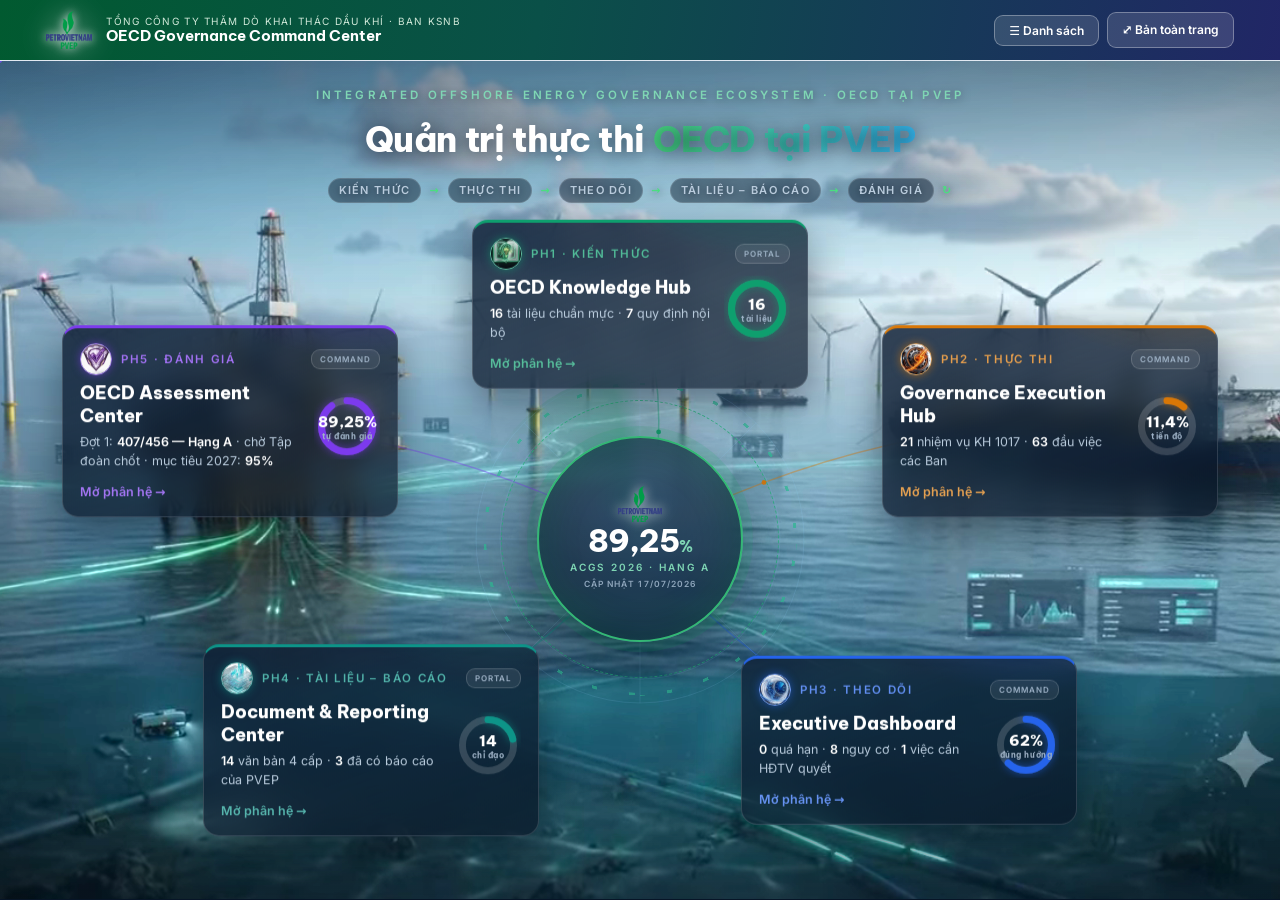
==== commit a0acd89e: "Add files via upload" ====
--- a/index.html
+++ b/index.html
@@ -28,12 +28,16 @@
 /* ---------- LỚP 1: BACKGROUND MOTION — video hệ sinh thái ngoài khơi ---------- */
 .stage{position:absolute;inset:0;overflow:hidden;z-index:0}
 .vwrap{position:absolute;inset:0;overflow:hidden}
-.bgvid,.vposter{position:absolute;inset:0;width:100%;height:100%;object-fit:cover}
+.bgvid,.vposter{position:absolute;inset:0;width:100%;height:100%;object-fit:cover;
+  filter:brightness(1.22) saturate(1.16) contrast(1.02)}   /* nâng sáng cảnh: trời bớt u ám, biển tươi hơn */
+/* lớp "nắng lên": screen-blend xanh sáng ở vùng trời để mây trắng ra */
+.lift{position:absolute;left:0;right:0;top:0;height:55%;pointer-events:none;z-index:1;mix-blend-mode:screen;
+  background:linear-gradient(180deg,rgba(126,184,232,.34) 0%,rgba(126,184,232,.14) 55%,transparent 100%)}
 /* scrim đảm bảo tương phản chữ — video sáng vùng trời */
 .scrim{position:absolute;left:0;right:0;pointer-events:none;z-index:1}
-.scrim.t{top:0;height:34%;background:linear-gradient(180deg,rgba(4,14,28,.78) 0%,rgba(4,14,28,.35) 55%,rgba(4,14,28,0) 100%)}
-.scrim.b{bottom:0;height:22%;background:linear-gradient(0deg,rgba(4,14,28,.6) 0%,rgba(4,14,28,0) 100%)}
-.scrim.v{inset:0;height:auto;background:radial-gradient(120% 90% at 50% 55%,transparent 55%,rgba(4,14,28,.42) 100%)}
+.scrim.t{top:0;height:28%;background:linear-gradient(180deg,rgba(4,14,28,.4) 0%,rgba(4,14,28,.14) 55%,rgba(4,14,28,0) 100%)}
+.scrim.b{bottom:0;height:18%;background:linear-gradient(0deg,rgba(4,14,28,.32) 0%,rgba(4,14,28,0) 100%)}
+.scrim.v{inset:0;height:auto;background:radial-gradient(120% 90% at 50% 55%,transparent 62%,rgba(4,14,28,.2) 100%)}
 /* vầng sáng "bật đèn" tài sản ngoài khơi khi hover phân hệ */
 .spot{position:absolute;transform:translate(-50%,-50%);width:24%;aspect-ratio:1.4;border-radius:50%;
   background:radial-gradient(closest-side,var(--ac) 0%,transparent 70%);
@@ -69,7 +73,7 @@
   .orb.o3{animation:orbit 26s linear infinite;animation-delay:-9s;width:3.5px;height:3.5px}
   @keyframes spin{to{transform:rotate(360deg)}}
   @keyframes spinr{to{transform:rotate(-360deg)}}
-  @keyframes orbit{from{transform:rotate(0) translateX(148px)}to{transform:rotate(360deg) translateX(148px)}}
+  @keyframes orbit{from{transform:rotate(0) translateX(var(--orbR,148px))}to{transform:rotate(360deg) translateX(var(--orbR,148px))}}
 }
 .core .inner{position:absolute;inset:22px;border-radius:50%;display:flex;flex-direction:column;align-items:center;justify-content:center;gap:3px;text-align:center;padding:16px;
   background:radial-gradient(120% 120% at 50% 30%,rgba(16,42,70,.66),rgba(5,16,32,.82));
@@ -97,30 +101,30 @@
 #links.dimall circle.lp{opacity:0}
 
 /* ---------- LỚP 3: INTERACTIVE MODULES — 5 thẻ phân hệ ---------- */
-.node{position:absolute;width:280px;transform:translate(-50%,-50%);z-index:4;text-decoration:none;display:block;transition:opacity .3s}
+.node{position:absolute;width:336px;transform:translate(-50%,-50%);z-index:4;text-decoration:none;display:block;transition:opacity .3s}
 .node .fl{display:block}
 @media (prefers-reduced-motion: no-preference){
   .stage .node .fl{animation:floaty var(--fdur,6s) ease-in-out var(--fd,0s) infinite alternate;will-change:transform}
   @keyframes floaty{from{transform:translateY(-2px)}to{transform:translateY(3px)}}
 }
 .node .box{background:linear-gradient(160deg,rgba(14,30,52,.82),rgba(7,19,36,.68));backdrop-filter:blur(12px);
-  border:1px solid rgba(255,255,255,.14);border-top:3px solid var(--ac);border-radius:16px;padding:13px 15px 12px;
+  border:1px solid rgba(255,255,255,.14);border-top:3px solid var(--ac);border-radius:16px;padding:15px 17px 14px;
   box-shadow:0 14px 40px rgba(2,10,22,.45);transition:transform .22s,box-shadow .22s,border-color .22s;
-  position:relative;overflow:hidden;display:grid;grid-template-columns:1fr 56px;gap:5px 12px;color:#EAF3FA}
+  position:relative;overflow:hidden;display:grid;grid-template-columns:1fr 66px;gap:6px 12px;color:#EAF3FA}
 .node .box::after{content:"";position:absolute;inset:0;background:radial-gradient(220px 110px at 88% -25%,color-mix(in srgb,var(--ac) 22%,transparent),transparent 70%);pointer-events:none}
-.node .ph{grid-column:1/3;font-size:10.5px;font-weight:800;letter-spacing:1.6px;color:color-mix(in srgb,var(--ac) 72%, #fff);text-transform:uppercase;display:flex;align-items:center;gap:8px}
-.node .ph .nicon{width:26px;height:26px;border-radius:50%;object-fit:cover;border:1.5px solid color-mix(in srgb,var(--ac) 65%, #fff);box-shadow:0 0 8px color-mix(in srgb,var(--ac) 55%, transparent);flex:none}
+.node .ph{grid-column:1/3;font-size:11.5px;font-weight:800;letter-spacing:1.7px;color:color-mix(in srgb,var(--ac) 72%, #fff);text-transform:uppercase;display:flex;align-items:center;gap:9px}
+.node .ph .nicon{width:32px;height:32px;border-radius:50%;object-fit:cover;border:1.5px solid color-mix(in srgb,var(--ac) 65%, #fff);box-shadow:0 0 8px color-mix(in srgb,var(--ac) 55%, transparent);flex:none}
 .node .ph .tier{margin-left:auto;font-size:8px;letter-spacing:1px;padding:2.5px 8px;border-radius:9px;background:rgba(255,255,255,.08);border:1px solid rgba(255,255,255,.16);color:#9FB2C6}
-.node .nm{grid-column:1;font-family:var(--ff-head);font-size:15.5px;font-weight:800;color:#fff;line-height:1.28}
+.node .nm{grid-column:1;font-family:var(--ff-head);font-size:18px;font-weight:800;color:#fff;line-height:1.28}
 .node .ndonut{grid-column:2;grid-row:2/4;align-self:center;justify-self:end}
-.node .ndonut svg{width:56px;height:56px;display:block}
+.node .ndonut svg{width:66px;height:66px;display:block}
 .node .ndonut .nb{fill:none;stroke:rgba(255,255,255,.16);stroke-width:6.5}
 .node .ndonut .nv{fill:none;stroke:var(--ac);stroke-width:6.5;stroke-linecap:round;transform:rotate(-90deg);transform-origin:50% 50%;filter:drop-shadow(0 0 4px color-mix(in srgb,var(--ac) 60%, transparent))}
 .node .ndonut text{font-family:var(--ff-head);font-size:14px;font-weight:800;fill:#fff}
 .node .ndonut .u{font-size:7.5px;fill:#9FB2C6;font-weight:700;letter-spacing:.5px}
-.node .kv{grid-column:1;font-size:11.5px;color:#B9CBDC;line-height:1.5}
+.node .kv{grid-column:1;font-size:12.5px;color:#B9CBDC;line-height:1.5}
 .node .kv b{color:#fff}
-.node .go{grid-column:1/3;margin-top:4px;font-size:11.5px;font-weight:800;color:color-mix(in srgb,var(--ac) 70%, #fff)}
+.node .go{grid-column:1/3;margin-top:5px;font-size:12.5px;font-weight:800;color:color-mix(in srgb,var(--ac) 70%, #fff)}
 .node .go::after{content:" →"}
 .node .go.off{color:#8FA6BC;font-weight:700}
 a.node{cursor:pointer}
@@ -173,6 +177,20 @@
   .hubhead{padding-top:14px}
   .hubhead h1{font-size:clamp(22px,2.2vw,32px)}
 }
+/* màn thấp: thu thẻ + lõi để bố cục orbital không chạm nhau */
+@media(max-height:820px) and (min-width:981px){
+  .node{width:296px}
+  .node .box{grid-template-columns:1fr 58px;padding:13px 15px 12px}
+  .node .nm{font-size:16px}
+  .node .kv,.node .go{font-size:11.5px}
+  .node .ph{font-size:10.5px}
+  .node .ph .nicon{width:27px;height:27px}
+  .node .ndonut svg{width:58px;height:58px}
+  .core{width:206px;height:206px;--orbR:120px}
+  .core .radar{inset:-34px;width:calc(100% + 68px);height:calc(100% + 68px)}
+  .core .cv{font-size:26px}
+  .core img{height:30px}
+}
 @media(max-width:980px){
   .stage{display:none}
   #togglelist{display:none}
@@ -226,6 +244,7 @@
         <source src="assets/hero-eco.webm" type="video/webm">
         <source src="assets/hero-eco.mp4" type="video/mp4">
       </video>
+      <div class="lift"></div>
       <div class="scrim v"></div>
       <div class="scrim t"></div>
       <div class="scrim b"></div>
@@ -288,7 +307,7 @@
  {id:"knowledge", ph:"PH1", verb:"Kiến thức", nm:"OECD Knowledge Hub", tier:"PORTAL",
   ac:"#0E9F6E", route:"ph1-knowledge.html", icon:"assets/icon-ph1.webp", fx:"network",
   desc:"Thư viện chuẩn mực OECD & quy định nội bộ",
-  pos:{cx:50, cy:28}, spot:{x:52, y:30},
+  pos:{cx:50, cy:29}, spot:{x:52, y:30},
   ring:{pct:100, txt:String(D.DOCS.original.length + D.DOCS.training.length), unit:"tài liệu"},
   kv:`<b>${D.DOCS.original.length + D.DOCS.training.length}</b> tài liệu chuẩn mực · <b>${D.DOCS.vbqlnb.length}</b> quy định nội bộ`},
  {id:"execution", ph:"PH2", verb:"Thực thi", nm:"Governance Execution Hub", tier:"COMMAND",
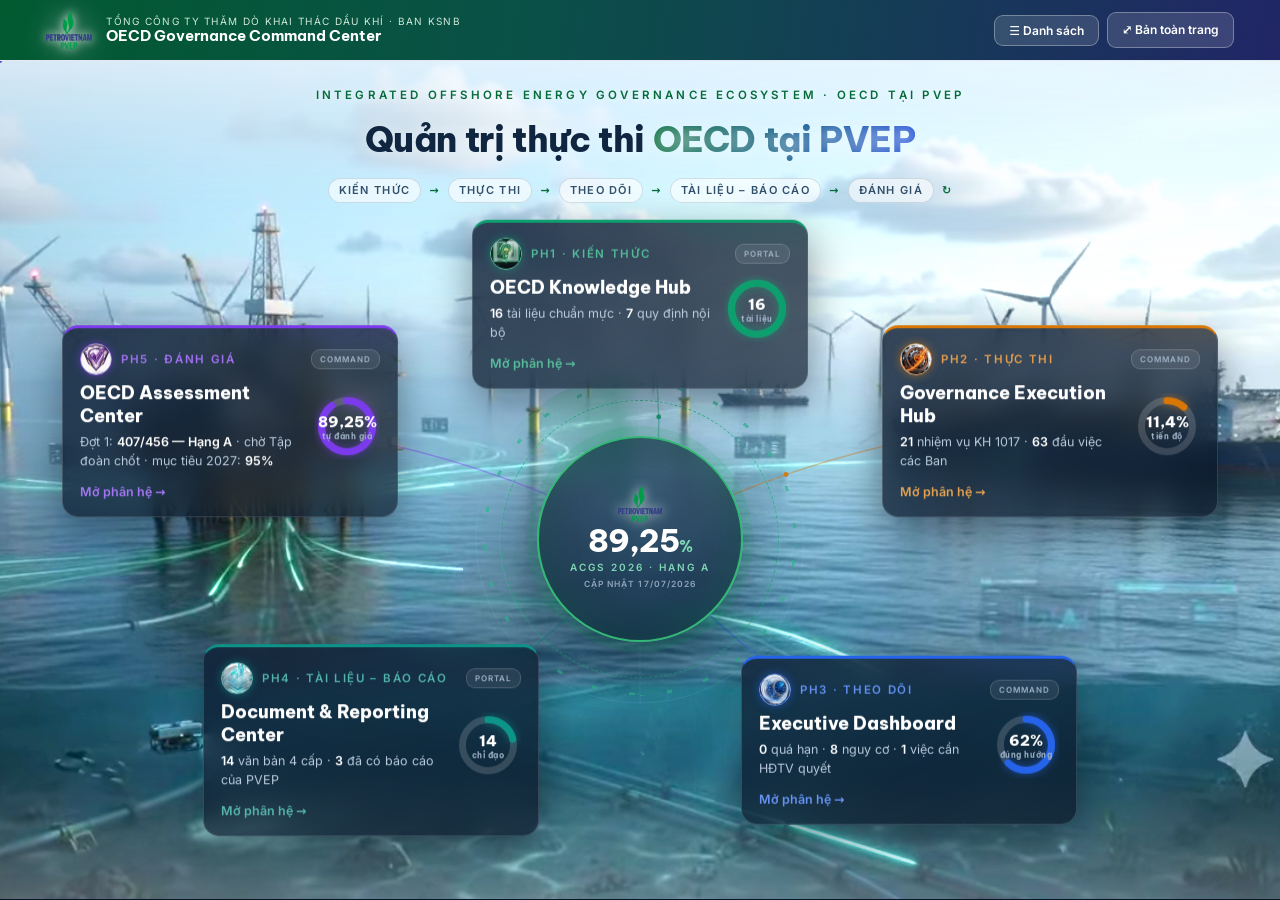
==== commit ddd0e337: "Add files via upload" ====
--- a/index.html
+++ b/index.html
@@ -18,26 +18,43 @@
 
 .hubwrap{position:relative;z-index:1;min-height:calc(100svh - 62px);display:flex;flex-direction:column}
 .hubhead{text-align:center;padding:22px 20px 0;position:relative;z-index:5;pointer-events:none}
-.hubhead .eyebrow{font-size:11.5px;font-weight:800;letter-spacing:3.2px;text-transform:uppercase;color:#7FD6B4;text-shadow:0 1px 10px rgba(0,0,0,.5)}
-.hubhead h1{font-family:var(--ff-head);font-size:clamp(24px,2.7vw,40px);font-weight:800;color:#fff;margin-top:7px;letter-spacing:-.4px;text-shadow:0 2px 18px rgba(2,12,26,.65)}
-.hubhead h1 em{font-style:normal;background:linear-gradient(100deg,#4ADE80,#38BDF8);-webkit-background-clip:text;background-clip:text;color:transparent}
-.loopline{display:flex;justify-content:center;gap:8px;align-items:center;margin-top:10px;font-size:11px;font-weight:800;letter-spacing:1.3px;text-transform:uppercase;color:#B9CBDC;flex-wrap:wrap;text-shadow:0 1px 8px rgba(2,12,26,.7)}
-.loopline b{background:rgba(6,20,38,.45);border:1px solid rgba(255,255,255,.14);padding:3px 10px;border-radius:20px;backdrop-filter:blur(6px)}
-.loopline i{font-style:normal;color:#4ADE80}
+/* tông SÁNG (desktop trên video sáng): chữ navy trên voan trắng */
+.hubhead .eyebrow{font-size:11.5px;font-weight:800;letter-spacing:3.2px;text-transform:uppercase;color:#046B39;text-shadow:0 1px 10px rgba(255,255,255,.8)}
+.hubhead h1{font-family:var(--ff-head);font-size:clamp(24px,2.7vw,40px);font-weight:800;color:#0F2540;margin-top:7px;letter-spacing:-.4px;text-shadow:0 2px 16px rgba(255,255,255,.7)}
+.hubhead h1 em{font-style:normal;background:linear-gradient(100deg,#046B39,#1D4ED8);-webkit-background-clip:text;background-clip:text;color:transparent}
+.loopline{display:flex;justify-content:center;gap:8px;align-items:center;margin-top:10px;font-size:11px;font-weight:800;letter-spacing:1.3px;text-transform:uppercase;color:#33506B;flex-wrap:wrap}
+.loopline b{background:rgba(255,255,255,.62);border:1px solid rgba(15,37,64,.14);padding:3px 10px;border-radius:20px;backdrop-filter:blur(6px)}
+.loopline i{font-style:normal;color:#046B39}
+/* tông TỐI (mobile + chế độ Danh sách: nền navy, không có video) */
+@media(max-width:980px){
+  .hubhead .eyebrow{color:#7FD6B4;text-shadow:0 1px 10px rgba(0,0,0,.5)}
+  .hubhead h1{color:#fff;text-shadow:0 2px 18px rgba(2,12,26,.65)}
+  .hubhead h1 em{background:linear-gradient(100deg,#4ADE80,#38BDF8);-webkit-background-clip:text;background-clip:text}
+  .loopline{color:#B9CBDC;text-shadow:0 1px 8px rgba(2,12,26,.7)}
+  .loopline b{background:rgba(6,20,38,.45);border-color:rgba(255,255,255,.14)}
+  .loopline i{color:#4ADE80}
+}
+body.showlist .hubhead .eyebrow{color:#7FD6B4;text-shadow:0 1px 10px rgba(0,0,0,.5)}
+body.showlist .hubhead h1{color:#fff;text-shadow:0 2px 18px rgba(2,12,26,.65)}
+body.showlist .hubhead h1 em{background:linear-gradient(100deg,#4ADE80,#38BDF8);-webkit-background-clip:text;background-clip:text}
+body.showlist .loopline{color:#B9CBDC;text-shadow:0 1px 8px rgba(2,12,26,.7)}
+body.showlist .loopline b{background:rgba(6,20,38,.45);border-color:rgba(255,255,255,.14)}
+body.showlist .loopline i{color:#4ADE80}
 
 /* ---------- LỚP 1: BACKGROUND MOTION — video hệ sinh thái ngoài khơi ---------- */
 .stage{position:absolute;inset:0;overflow:hidden;z-index:0}
 .vwrap{position:absolute;inset:0;overflow:hidden}
 .bgvid,.vposter{position:absolute;inset:0;width:100%;height:100%;object-fit:cover;
-  filter:brightness(1.22) saturate(1.16) contrast(1.02)}   /* nâng sáng cảnh: trời bớt u ám, biển tươi hơn */
+  filter:brightness(1.38) saturate(1.22)}   /* sáng bừng: cảnh ban ngày tươi, dễ nhìn */
 /* lớp "nắng lên": screen-blend xanh sáng ở vùng trời để mây trắng ra */
-.lift{position:absolute;left:0;right:0;top:0;height:55%;pointer-events:none;z-index:1;mix-blend-mode:screen;
-  background:linear-gradient(180deg,rgba(126,184,232,.34) 0%,rgba(126,184,232,.14) 55%,transparent 100%)}
+.lift{position:absolute;left:0;right:0;top:0;height:58%;pointer-events:none;z-index:1;mix-blend-mode:screen;
+  background:linear-gradient(180deg,rgba(152,202,244,.5) 0%,rgba(152,202,244,.2) 55%,transparent 100%)}
 /* scrim đảm bảo tương phản chữ — video sáng vùng trời */
 .scrim{position:absolute;left:0;right:0;pointer-events:none;z-index:1}
-.scrim.t{top:0;height:28%;background:linear-gradient(180deg,rgba(4,14,28,.4) 0%,rgba(4,14,28,.14) 55%,rgba(4,14,28,0) 100%)}
-.scrim.b{bottom:0;height:18%;background:linear-gradient(0deg,rgba(4,14,28,.32) 0%,rgba(4,14,28,0) 100%)}
-.scrim.v{inset:0;height:auto;background:radial-gradient(120% 90% at 50% 55%,transparent 62%,rgba(4,14,28,.2) 100%)}
+/* tông sáng: voan TRẮNG mờ ở đỉnh (đỡ chữ navy) thay cho scrim tối */
+.scrim.t{top:0;height:30%;background:linear-gradient(180deg,rgba(247,251,255,.74) 0%,rgba(247,251,255,.22) 60%,rgba(247,251,255,0) 100%)}
+.scrim.b{bottom:0;height:16%;background:linear-gradient(0deg,rgba(232,243,251,.3) 0%,rgba(232,243,251,0) 100%)}
+.scrim.v{inset:0;height:auto;background:radial-gradient(120% 90% at 50% 55%,transparent 66%,rgba(8,24,42,.14) 100%)}
 /* vầng sáng "bật đèn" tài sản ngoài khơi khi hover phân hệ */
 .spot{position:absolute;transform:translate(-50%,-50%);width:24%;aspect-ratio:1.4;border-radius:50%;
   background:radial-gradient(closest-side,var(--ac) 0%,transparent 70%);
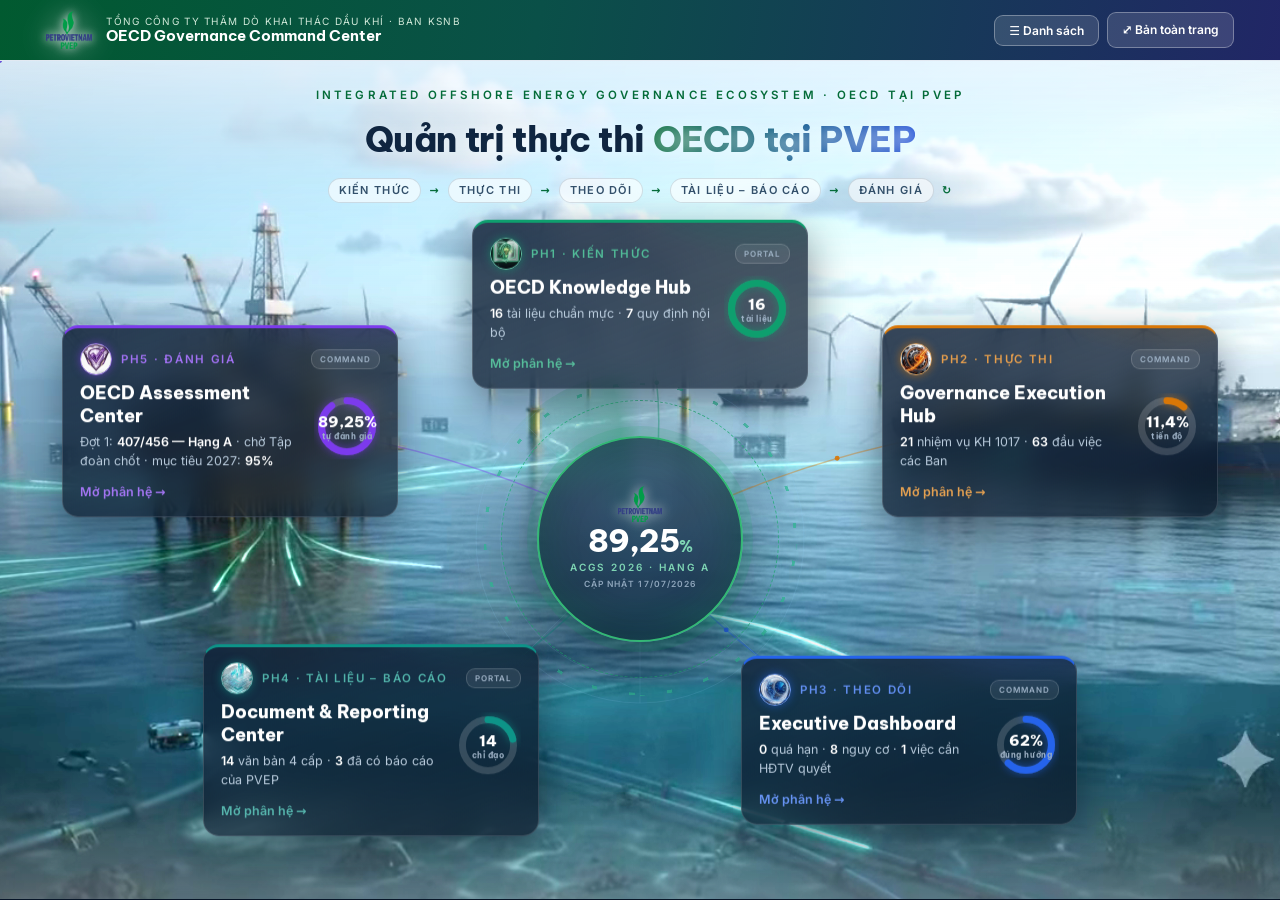
==== commit 935a110f: "Add files via upload" ====
--- a/index.html
+++ b/index.html
@@ -497,6 +497,11 @@
   const w = document.createElement("div");
   w.className = "zwash"; return w;
 }
+/* bấm Back của trình duyệt từ dashboard ngoài (PH2/PH3): bfcache khôi phục hub
+   đúng trạng thái cuối của zoom (overlay che kín + click khoá) → nạp lại sạch */
+addEventListener("pageshow", e=>{
+  if(e.persisted && (LOCKED || !document.getElementById("zoomfx").hidden)) location.reload();
+});
 async function runZoom(n){
   if(LOCKED) return; LOCKED = true;
   if(SIMPLE){   /* máy yếu / reduced-motion: fade đơn giản */
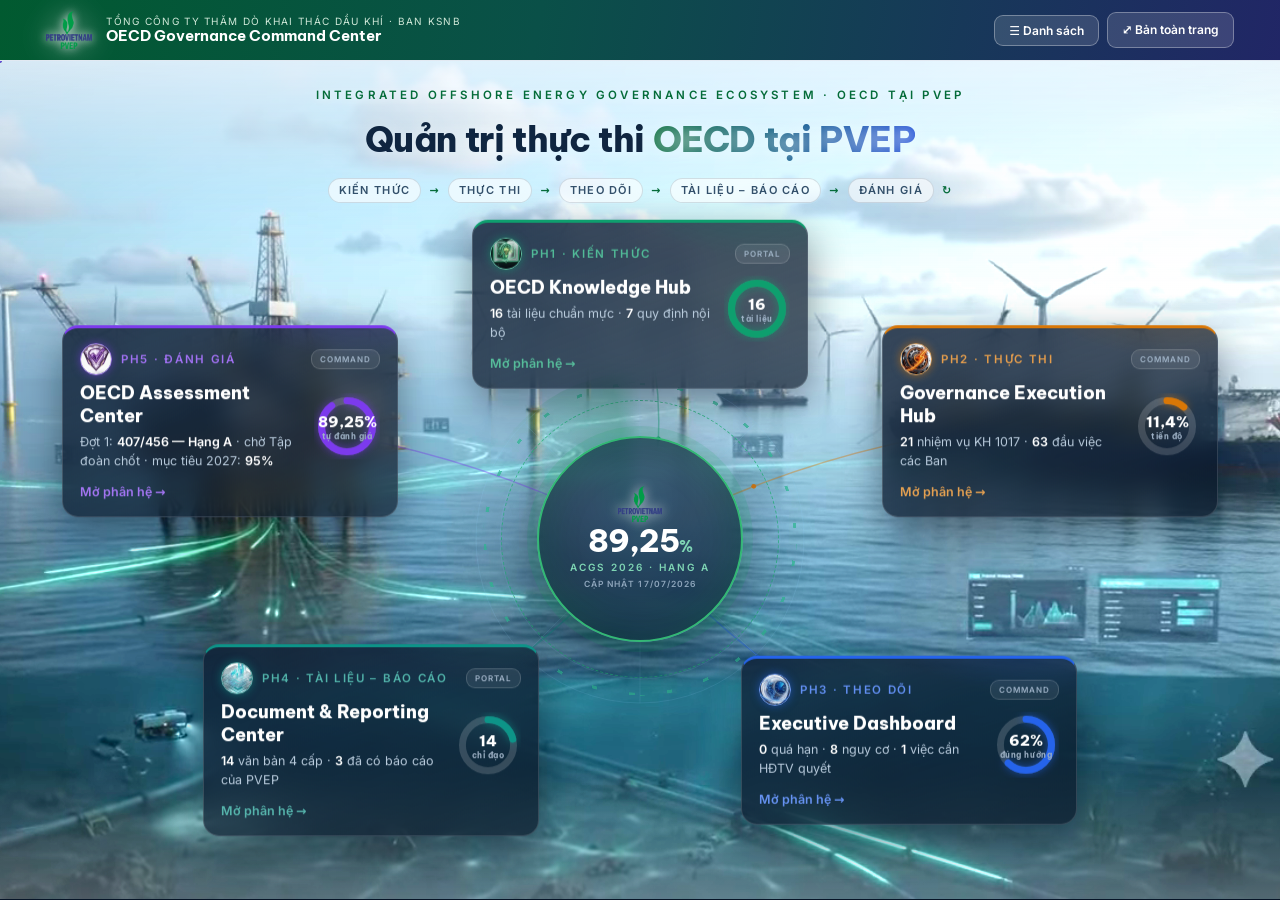
==== commit 2bf4fba9: "Add files via upload" ====
--- a/index.html
+++ b/index.html
@@ -296,7 +296,7 @@
 <div id="zoomfx" hidden aria-hidden="true"></div>
 
 <script src="data.js"></script>
-<script src="shell.js?v=zoom2"></script>
+<script src="shell.js?v=zoom3"></script>
 <script>
 "use strict";
 const D = window.OECD;
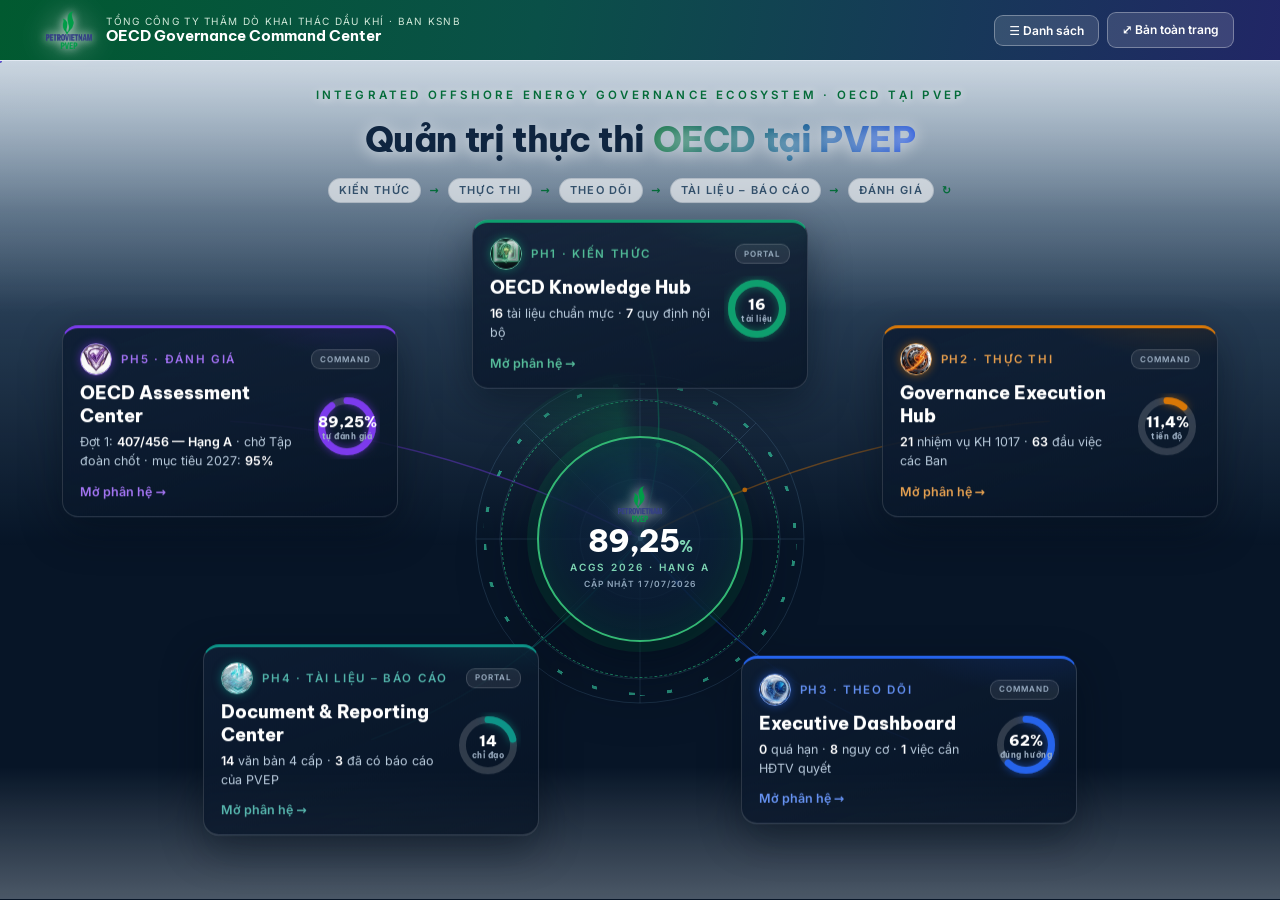
==== commit 74843226: "Add files via upload" ====
--- a/index.html
+++ b/index.html
@@ -93,8 +93,8 @@
   @keyframes orbit{from{transform:rotate(0) translateX(var(--orbR,148px))}to{transform:rotate(360deg) translateX(var(--orbR,148px))}}
 }
 .core .inner{position:absolute;inset:22px;border-radius:50%;display:flex;flex-direction:column;align-items:center;justify-content:center;gap:3px;text-align:center;padding:16px;
-  background:radial-gradient(120% 120% at 50% 30%,rgba(16,42,70,.66),rgba(5,16,32,.82));
-  backdrop-filter:blur(8px);
+  background:radial-gradient(120% 120% at 50% 30%,rgba(16,42,70,.8),rgba(5,16,32,.9));
+  backdrop-filter:blur(5px);
   border:2px solid color-mix(in srgb,var(--corec) 80%, #fff);
   box-shadow:0 0 0 10px color-mix(in srgb,var(--corec) 12%, transparent),0 24px 70px rgba(2,10,22,.6),inset 0 0 40px color-mix(in srgb,var(--corec) 16%, transparent);
   transition:border-color .35s,box-shadow .35s}
@@ -121,10 +121,10 @@
 .node{position:absolute;width:336px;transform:translate(-50%,-50%);z-index:4;text-decoration:none;display:block;transition:opacity .3s}
 .node .fl{display:block}
 @media (prefers-reduced-motion: no-preference){
-  .stage .node .fl{animation:floaty var(--fdur,6s) ease-in-out var(--fd,0s) infinite alternate;will-change:transform}
+  .stage .node .fl{animation:floaty var(--fdur,6s) ease-in-out var(--fd,0s) infinite alternate}
   @keyframes floaty{from{transform:translateY(-2px)}to{transform:translateY(3px)}}
 }
-.node .box{background:linear-gradient(160deg,rgba(14,30,52,.82),rgba(7,19,36,.68));backdrop-filter:blur(12px);
+.node .box{background:linear-gradient(160deg,rgba(14,30,52,.94),rgba(7,19,36,.86));backdrop-filter:blur(5px);
   border:1px solid rgba(255,255,255,.14);border-top:3px solid var(--ac);border-radius:16px;padding:15px 17px 14px;
   box-shadow:0 14px 40px rgba(2,10,22,.45);transition:transform .22s,box-shadow .22s,border-color .22s;
   position:relative;overflow:hidden;display:grid;grid-template-columns:1fr 66px;gap:6px 12px;color:#EAF3FA}
@@ -257,9 +257,9 @@
   <div class="stage intro" id="stage">
     <!-- LỚP 1: video hệ sinh thái ngoài khơi (không chữ/không logo trong video) -->
     <div class="vwrap" id="vwrap">
-      <video class="bgvid" id="bgvid" autoplay muted loop playsinline preload="auto" poster="assets/hero-eco-poster.webp" aria-hidden="true">
-        <source src="assets/hero-eco.webm" type="video/webm">
-        <source src="assets/hero-eco.mp4" type="video/mp4">
+      <video class="bgvid" id="bgvid" autoplay muted loop playsinline preload="auto" poster="assets/hero-eco-poster-2560.webp" aria-hidden="true">
+        <source src="assets/hero-eco-2560.webm" type="video/webm">
+        <source src="assets/hero-eco-2560.mp4" type="video/mp4">
       </video>
       <div class="lift"></div>
       <div class="scrim v"></div>
@@ -287,7 +287,7 @@
     <!-- LỚP 3: 5 thẻ phân hệ — dựng bằng JS từ MODULES -->
   </div>
 
-  <div class="mobhero" aria-hidden="true"><img src="assets/hero-eco-poster.webp" alt=""></div>
+  <div class="mobhero" aria-hidden="true"><img src="assets/hero-eco-poster-2560.webp" alt=""></div>
   <div class="menulist" id="menulist">
     <h2>Danh mục phân hệ</h2>
   </div>
@@ -480,6 +480,9 @@
 addEventListener("resize", buildLinks, {passive:true});
 addEventListener("load", buildLinks);
 if(window.ResizeObserver) new ResizeObserver(buildLinks).observe(stage);
+/* guard: một số môi trường không bắn resize/RO khi stage từ 0 → có kích thước */
+const lkGuard = setInterval(()=>{ if(links.querySelector("path")){ clearInterval(lkGuard); } else buildLinks(); }, 700);
+setTimeout(()=>clearInterval(lkGuard), 15000);
 /* intro: vẽ đường kết nối lần đầu */
 if(stage.classList.contains("intro") && !SIMPLE){
   links.querySelectorAll("path").forEach((p,i)=>{
@@ -609,7 +612,7 @@
 const vid = document.getElementById("bgvid");
 if(SIMPLE){
   const img = document.createElement("img");
-  img.className = "vposter"; img.src = "assets/hero-eco-poster.webp"; img.alt = "";
+  img.className = "vposter"; img.src = "assets/hero-eco-poster-2560.webp"; img.alt = "";
   vid.replaceWith(img);
 }else{
   vid.play && vid.play().catch(()=>{});
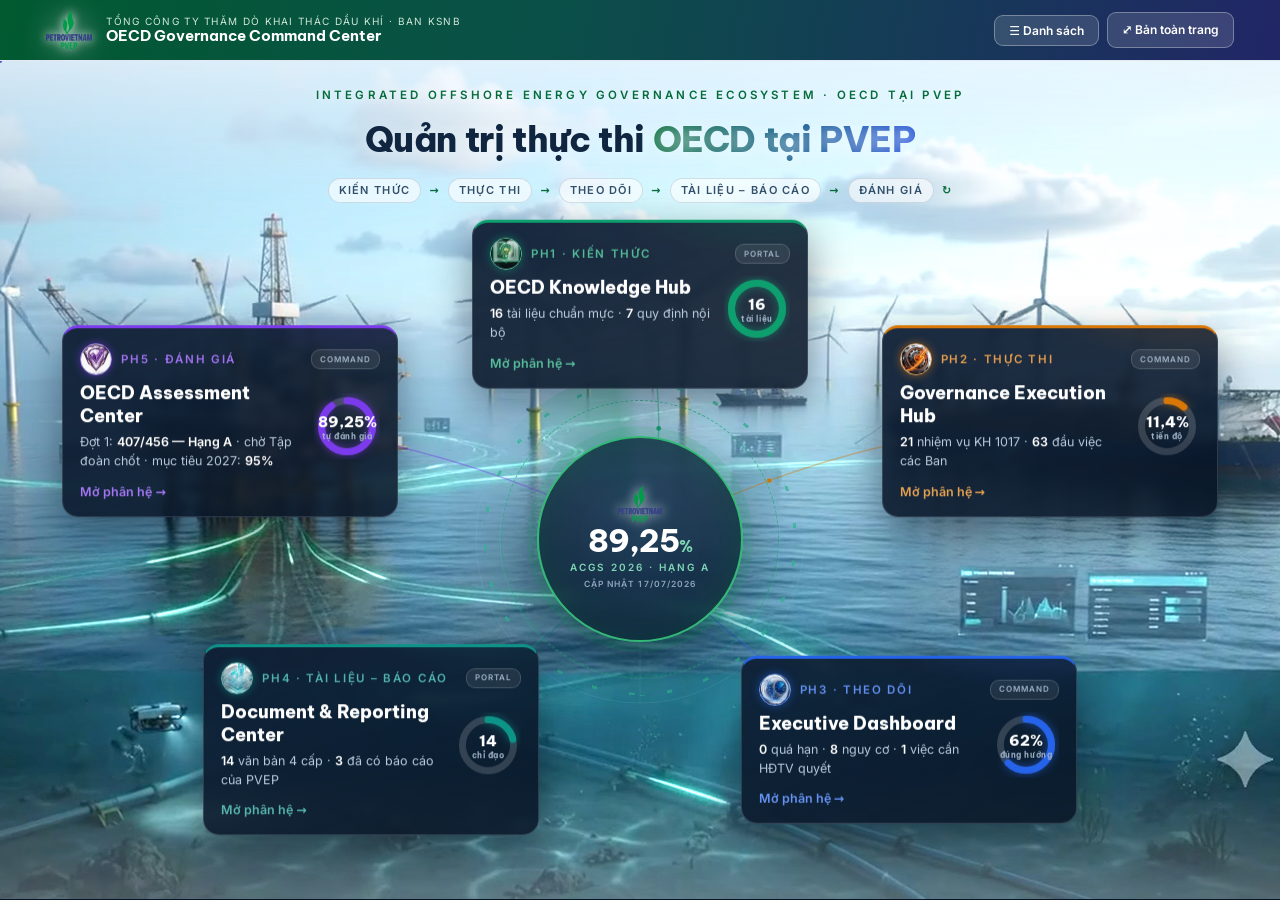
==== commit cfe960ce: "Sửa đơ/giật khi quay từ PH2/PH3 (site ngoài) về Hub PH2/PH3 trỏ ra GitHub Pages ngoài, không có shel" ====
--- a/index.html
+++ b/index.html
@@ -394,8 +394,9 @@
 let RET = null;
 try{ RET = JSON.parse(sessionStorage.getItem("oecdReturn") || "null"); }catch(e){}
 sessionStorage.removeItem("oecdReturn");
+let RETURNING = !!RET;   /* đã mở 1 phân hệ trong phiên này — kể cả khi cửa sổ hiệu ứng pull-back đã hết hạn */
 if(RET && (!RET.t || Date.now()-RET.t > 15000)) RET = null;
-if(RET || SIMPLE) stage.classList.remove("intro");
+if(RET || SIMPLE || RETURNING) stage.classList.remove("intro");   /* quay về từ PH2/PH3 (site ngoài) → bỏ intro nặng */
 
 MODULES.forEach((n,i)=>{
   /* vầng sáng trên tài sản ngoài khơi tương ứng */
@@ -500,10 +501,42 @@
   const w = document.createElement("div");
   w.className = "zwash"; return w;
 }
+/* Gỡ mọi hiệu ứng inline (fill:forwards) còn giữ trên phần tử, nhưng KHÔNG đụng
+   animation CSS (vd: hiệu ứng trôi của thẻ) để nền vẫn sống. */
+function clearInlineFx(el){
+  if(!el || !el.getAnimations) return;
+  el.getAnimations().forEach(a=>{
+    if(typeof CSSAnimation === "undefined" || !(a instanceof CSSAnimation)) a.cancel();
+  });
+}
+/* Đưa Hub về đúng trạng thái idle tương tác được — dùng khi bfcache khôi phục Hub
+   giữa chừng zoom (overlay che kín + click khoá). Reset tại chỗ, KHÔNG reload,
+   nên hết đơ và không phải dựng lại intro nặng. */
+function resetToIdle(){
+  LOCKED = false;
+  const fx = document.getElementById("zoomfx");
+  fx.hidden = true; fx.innerHTML = "";
+  stage.classList.remove("zooming");
+  delete stage.dataset.focus;
+  core.classList.remove("fast");
+  core.style.setProperty("--corec", "#00A651");
+  links.classList.remove("dimall");
+  links.querySelectorAll("path.hi").forEach(p=>p.classList.remove("hi"));
+  clearInlineFx(vwrap); clearInlineFx(hubhead); clearInlineFx(core.querySelector(".inner"));
+  MODULES.forEach(m=>{
+    clearInlineFx(m._el);
+    if(m._el) m._el.classList.remove("on");
+    if(m._spot) m._spot.classList.remove("on");
+  });
+}
 /* bấm Back của trình duyệt từ dashboard ngoài (PH2/PH3): bfcache khôi phục hub
-   đúng trạng thái cuối của zoom (overlay che kín + click khoá) → nạp lại sạch */
+   đúng trạng thái cuối của zoom (overlay che kín + click khoá) → reset tại chỗ,
+   reload chỉ là lưới an toàn nếu reset lỗi. */
 addEventListener("pageshow", e=>{
-  if(e.persisted && (LOCKED || !document.getElementById("zoomfx").hidden)) location.reload();
+  if(!e.persisted) return;
+  if(LOCKED || !document.getElementById("zoomfx").hidden){
+    try{ resetToIdle(); }catch(err){ location.reload(); }
+  }
 });
 async function runZoom(n){
   if(LOCKED) return; LOCKED = true;
@@ -572,7 +605,12 @@
   go(n);   /* G4 · DASHBOARD REVEAL chạy ở trang đích (shell.js) */
 }
 function go(n){
-  try{ sessionStorage.setItem("oecdZoom", JSON.stringify({id:n.id, ph:n.ph.toLowerCase(), color:n.ac, t:Date.now()})); }catch(e){}
+  try{
+    sessionStorage.setItem("oecdZoom", JSON.stringify({id:n.id, ph:n.ph.toLowerCase(), color:n.ac, t:Date.now()}));
+    /* PH2/PH3 là site ngoài, không có shell.js để set "oecdReturn" lúc quay lại →
+       set sẵn ở đây để Hub nhận ra là quay về (pull-back / bỏ intro) thay vì dựng lại từ đầu. */
+    sessionStorage.setItem("oecdReturn", JSON.stringify({ph:n.ph.toLowerCase(), t:Date.now()}));
+  }catch(e){}
   location.href = n.route;
 }
 
@@ -635,7 +673,10 @@
     box.insertAdjacentHTML("beforeend", `<div class="conn"></div>`);
     const el = makeNode(n, "mob");
     if(n.route) el.addEventListener("click", ()=>{   /* mobile: vẫn có reveal ở trang đích */
-      try{ sessionStorage.setItem("oecdZoom", JSON.stringify({id:n.id, ph:n.ph.toLowerCase(), color:n.ac, t:Date.now()})); }catch(e){}
+      try{
+        sessionStorage.setItem("oecdZoom", JSON.stringify({id:n.id, ph:n.ph.toLowerCase(), color:n.ac, t:Date.now()}));
+        sessionStorage.setItem("oecdReturn", JSON.stringify({ph:n.ph.toLowerCase(), t:Date.now()}));   /* về từ PH2/PH3 ngoài → bỏ intro nặng */
+      }catch(e){}
     });
     box.appendChild(el);
   });
